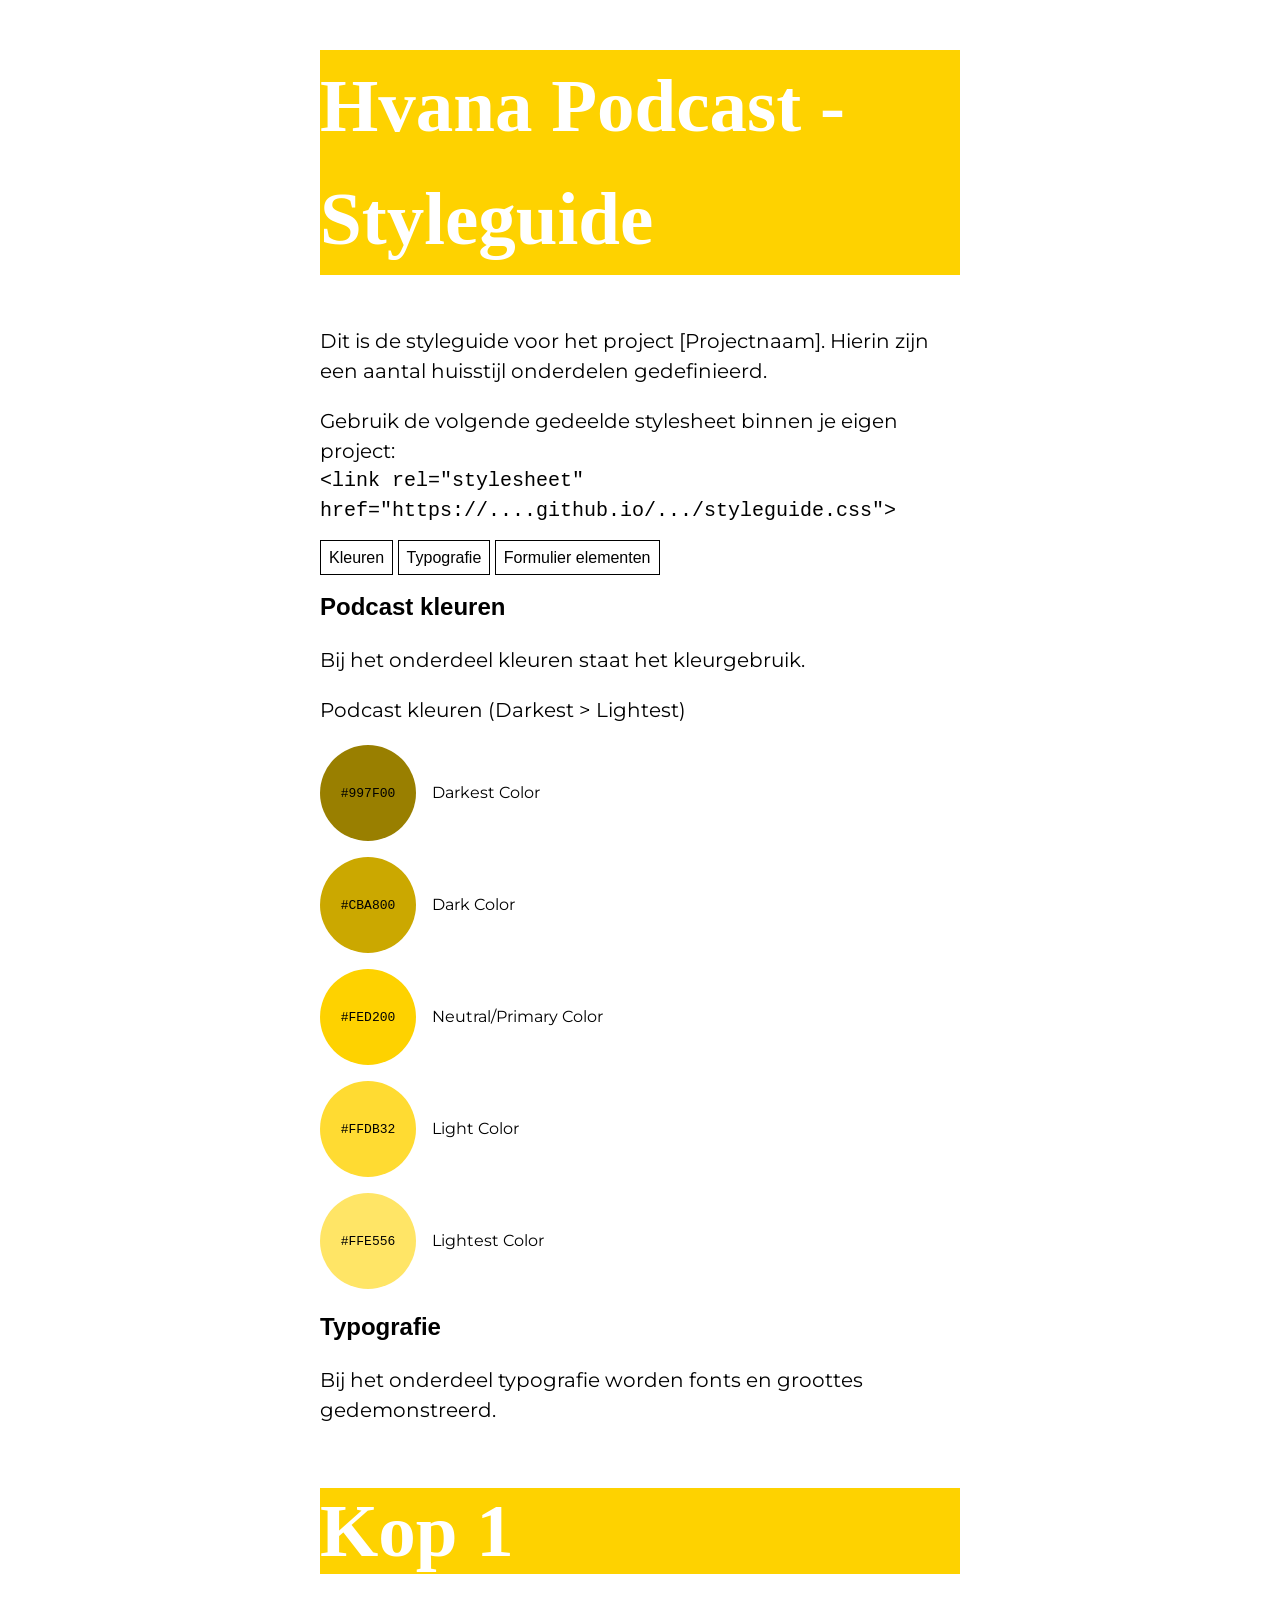
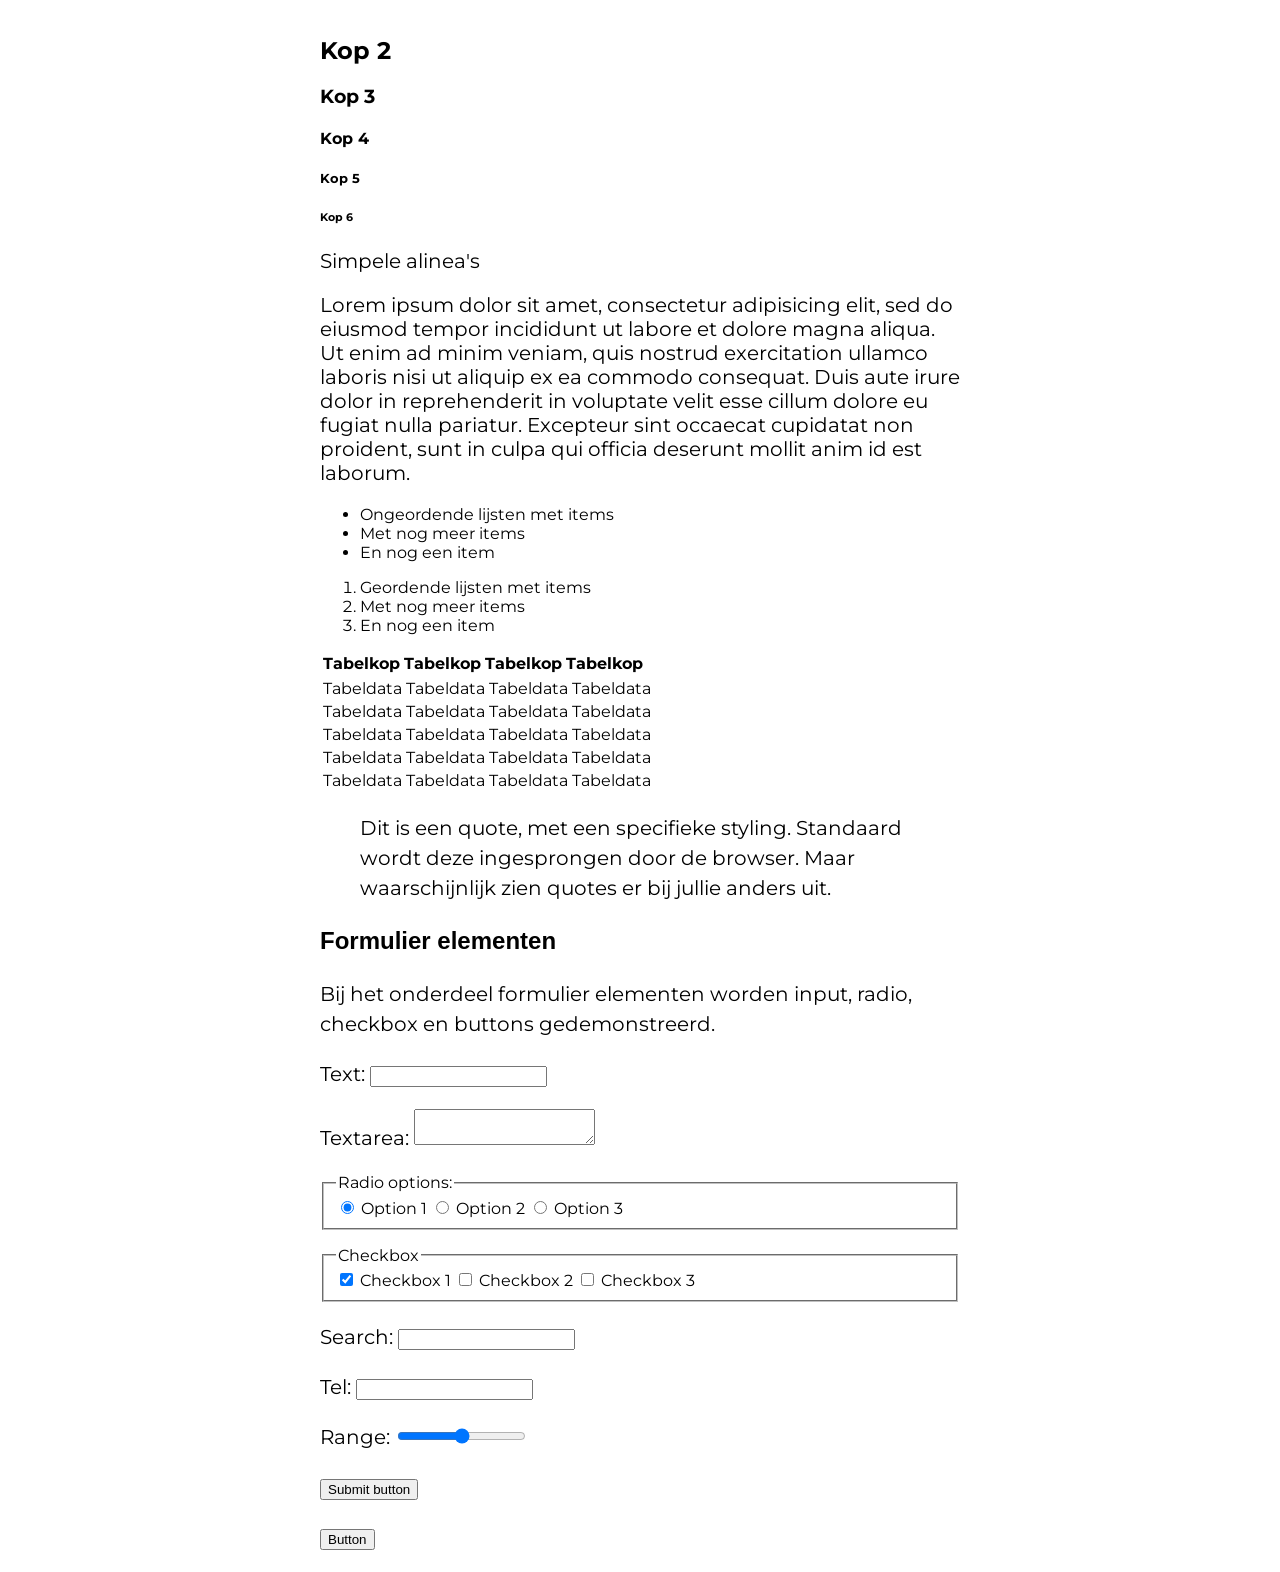
==== index.html @ 4d4f82f3 "Typografie en hexakleuren Ik heb de typografie van mijn stylesheet aangepast naar wat ik gebruik op " ====
<!DOCTYPE html>
<html lang="nl">
  <head>
    <meta charset="utf-8">
    <meta name="viewport" content="width=device-width, initial-scale=1.0">
    <title>Hvana Podcast - Styleguide</title>
    <link rel="stylesheet" href="index.css">
    <link rel="stylesheet" href="styleguide-hvana.css">
    <link rel="stylesheet" href="styleguide.css">
  </head>
  <body>

    <header>
      <h1>Hvana Podcast - Styleguide</h1>
      <p>Dit is de styleguide voor het project [Projectnaam]. Hierin zijn een aantal huisstijl onderdelen gedefinieerd.</p>
      <p>Gebruik de volgende gedeelde stylesheet binnen je eigen project:
        <!-- Pas deze aan zodra deze repository live staat op GitHub Pages -->
        <code>&lt;link rel=&quot;stylesheet&quot; href=&quot;https://....github.io/.../styleguide.css&quot;&gt;</code>
      </p>
    </header>

    <nav>
      <a href="#kleur">Kleuren</a>
      <a href="#typografie">Typografie</a>
      <a href="#formulieren">Formulier elementen</a>
      <!-- En eventueel meer categorieën en componenten -->
    </nav>


    <section id="kleur">

      <h2>Podcast kleuren</h2>
      <p>Bij het onderdeel kleuren staat het kleurgebruik.</p>

      <p>Podcast kleuren (Darkest > Lightest)</p>
      <figure>
        <code class="podcast-color-darkest">#997F00</code>
        <figcaption>Darkest Color</figcaption>
      </figure>
      <figure>
        <code class="podcast-color-dark">#CBA800</code>
        <figcaption>Dark Color</figcaption>
      </figure>
      <figure>
        <code class="podcast-color">#FED200</code>
        <figcaption>Neutral/Primary Color</figcaption>
      </figure>
      <figure>
        <code class="podcast-color-light">#FFDB32</code>
        <figcaption>Light Color</figcaption>
      </figure>
      <figure>
        <code class="podcast-color-lightest">#FFE556</code>
        <figcaption>Lightest Color</figcaption>
      </figure>

    </section>


    <section id="typografie">

      <h2>Typografie</h2>
      <p>Bij het onderdeel typografie worden fonts en groottes gedemonstreerd.</p>

      <h1 class="">Kop 1</h1>
      <h2 class="">Kop 2</h2>
      <h3 class="">Kop 3</h3>
      <h4 class="">Kop 4</h4>
      <h5 class="">Kop 5</h5>
      <h6 class="">Kop 6</h6>

      <p class="">Simpele alinea's</p>
      <p class="">Lorem ipsum dolor sit amet, consectetur adipisicing elit, sed do eiusmod
      tempor incididunt ut labore et dolore magna aliqua. Ut enim ad minim veniam,
      quis nostrud exercitation ullamco laboris nisi ut aliquip ex ea commodo
      consequat. Duis aute irure dolor in reprehenderit in voluptate velit esse
      cillum dolore eu fugiat nulla pariatur. Excepteur sint occaecat cupidatat non
      proident, sunt in culpa qui officia deserunt mollit anim id est laborum.</p>

      <ul class="">
        <li>Ongeordende lijsten met items</li>
        <li>Met nog meer items</li>
        <li>En nog een item</li>
      </ul>

      <ol class="">
        <li>Geordende lijsten met items</li>
        <li>Met nog meer items</li>
        <li>En nog een item</li>
      </ol>

      <table class="">
        <thead>
          <tr>
            <th>Tabelkop</th>
            <th>Tabelkop</th>
            <th>Tabelkop</th>
            <th>Tabelkop</th>
          </tr>
        </thead>
        <tbody>
          <tr>
            <td>Tabeldata</td>
            <td>Tabeldata</td>
            <td>Tabeldata</td>
            <td>Tabeldata</td>
          </tr>
          <tr>
            <td>Tabeldata</td>
            <td>Tabeldata</td>
            <td>Tabeldata</td>
            <td>Tabeldata</td>
          </tr>
          <tr>
            <td>Tabeldata</td>
            <td>Tabeldata</td>
            <td>Tabeldata</td>
            <td>Tabeldata</td>
          </tr>
          <tr>
            <td>Tabeldata</td>
            <td>Tabeldata</td>
            <td>Tabeldata</td>
            <td>Tabeldata</td>
          </tr>
          <tr>
            <td>Tabeldata</td>
            <td>Tabeldata</td>
            <td>Tabeldata</td>
            <td>Tabeldata</td>
          </tr>
        </tbody>
      </table>

      <blockquote class="">
        <p>Dit is een quote, met een specifieke styling. Standaard wordt deze ingesprongen door de browser. Maar waarschijnlijk zien quotes er bij jullie anders uit.</p>
      </blockquote>

    </section>


    <section id="formulieren">

      <h2>Formulier elementen</h2>
      <p>Bij het onderdeel formulier elementen worden input, radio, checkbox en buttons gedemonstreerd.</p>

      <form class="">

        <p>
          <label class="">
            Text: 
            <input type="text" class="">
          </label>
        </p>

        <p>
          <label class="">
            Textarea: 
            <textarea class=""></textarea>
          </label>
        </p>

        <fieldset>
          <legend class="">Radio options:</legend>

          <label class="">
            <input type="radio" name="radio-options" value="option 1" checked class="">
            Option 1
          </label>

          <label class="">
            <input type="radio" name="radio-options" value="option 2" class="">
            Option 2
          </label>

          <label class="">
            <input type="radio" name="radio-options" value="option 3" class="">
            Option 3
          </label>
        </fieldset>
        
        <fieldset>
          <legend class="">Checkbox</legend>

          <label class="">
            <input type="checkbox" name="checkbox-1" checked class="">
            Checkbox 1
          </label>

          <label class="">
            <input type="checkbox" name="checkbox-2" class="">
            Checkbox 2
          </label>

          <label class="">
            <input type="checkbox" name="chekcbox-3" class="">
            Checkbox 3
          </label>
        </fieldset>

        <p>
          <label class="">
            Search: 
            <input type="search" class="">
          </label>
        </p>
        
        <p>
          <label class="">
            Tel: 
            <input type="tel" class="">
          </label>
        </p>

        <p>
          <label class="">
            Range: 
            <input type="range" class="">
          </label>
        </p>

        <p>
          <input type="submit" value="Submit button" class="">
        </p>

        <p>
          <button type="button" class="">Button</button>
        </p>
      </form>
    
    </section>


    <!-- En eventueel meer categorieën en componenten -->

  </body>
</html>
---- index.css ----
/* Generieke stijlen voor jullie styleguide
   Waarschijnlijk hoef je hier niet zoveel voor aan te passen, maar dat mag natuurlijk wel */

/* We gebruiken hier Cascade layers, wat mogelijke problemen met Specificiteit voorkomt
   https://developer.mozilla.org/en-US/docs/Learn_web_development/Core/Styling_basics/Cascade_layers
   https://css-tricks.com/css-cascade-layers/ */

@layer generiek {

  html, body {
    scroll-behavior: smooth;
  }

  body {
    max-width: 40em;
    margin: auto;
    background: #fff;
  }

  nav:not([class]),
  h1:not([class]),
  h2:not([class]),
  p:not([class]),
  figcaption:not([class]) {
    font-family: sans-serif;
    line-height: 1.5;
  }

  p:not([class]) > code:not([class]) {
    display: block;
  }

  fieldset:not([class]) {
    margin-block: 1em;
  }

  nav:not([class]) > a {
    padding: .5em;
    border: 1px solid;
    color: inherit;
    text-decoration: none;
    &:hover, &:focus {
      text-decoration: underline;
    }
  }

  figure:not([class]) {
    display: grid;
    grid-template-columns: 6rem 1fr;
    align-items: center;
    gap: 1rem;
    margin: 1rem 0;
    > code {
      display: grid;
      place-items: center;
      border-radius: 50%;
      aspect-ratio: 1;
      background: #ccc;
    }
  }

}
---- styleguide-hvana.css ----
/* We gebruiken hier Cascade layers, wat mogelijke problemen met Specificiteit voorkomt
   https://developer.mozilla.org/en-US/docs/Learn_web_development/Core/Styling_basics/Cascade_layers
   https://css-tricks.com/css-cascade-layers/ */
@import url('https://fonts.googleapis.com/css2?family=Montserrat:wght@700;800;900&family=Playfair+Display:wght@900&display=swap');
@layer styleguide {
    :root {
        /*kleuren*/
        --h1-textcolor: #ffffff;
        --h2-textcolor: #000000;
        --primary-color: #0053E0;
        --secondary-color: #ffffff;
        --podcast-primary-color: #FED200;
        --column-primary-color: #FB4711;
        --footer-primary-color: #000000;
        --button-primary-color: #FED200;
        --button-hover-color: #FF5E31;
        
        
        /*--h1-color: #ffffff;
        --h2-textcolor: #000000;*/
        /*kleuren*/
        /* BASE COLORS */
        --primary-color-h-s: 218, 100%;
        --secondary-color-h-s: 0, 0%;
        --podcast-primary-color-h-s: 49.61, 100%;
        --column-primary-color-h-s: 14, 97%;
        --footer-primary-color-h-s: 0, 0%;

        /* PRIMARY COLORS */
        --primary-color-dark: hsl(var(--primary-color-h-s), 34%);
        --primary-color-neutral: hsl(var(--primary-color-h-s), 44%);
        --primary-color-light: hsl(var(--primary-color-h-s), 54%);

        /* SECONDARY COLOR */
        --secondary-color-dark: hsl(var(--secondary-color-h-s), 90%);
        --secondary-color-neutral: hsl(var(--secondary-color-h-s), 100%);
        /* Het heeft al een 100% lightness dus lichter dan dit kan niet */

        /* PODCAST COLOR */
        --podcast-color-dark: hsl(var(--podcast-primary-color-h-s), 39.8%);
        --podcast-color-neutral: hsl(var(--podcast-primary-color-h-s), 49.8%);
        --podcast-color-light: hsl(var(--podcast-primary-color-h-s), 59.8%);
       
        /* COLUMN COLOR */
        --column-color-dark: hsl(var(--column-primary-color-h-s), 43%);
        --column-color-neutral: hsl(var(--column-primary-color-h-s), 53%);
        --column-color-light: hsl(var(--column-primary-color-h-s), 63%);
        
        /* FOOTER COLOR */
        /* Het heeft al een vrij donkere complex dus donkerder dan dit kan niet */
        --footer-color-neutral: hsl(var(--footer-primary-color-h-s), 7%);
        --footer-color-light: hsl(var(--footer-primary-color-h-s), 17%);

       
        /*typografie*/

        --max-width-article-text: 680px;
        --font-size-largest: 75px;
        --font-size-large: 56px;
        --font-size-medium: 40px;
        --font-size-small: 20px;
        --font-size-header: 18px;
        --font-size-smallest: 16px;
        --primary-font: Montserrat, 'Times New Roman';
        --secondary-font: Georgia, 'Times New Roman'; 
        --font-textshadow: 2px 2px #000;

        /*formulieren*/


    
    }

    /* Schrijf hier de verschillende stijlen, die
       gedeeld gaan worden door jullie projecten */

    /* Kleuren */


    .background-color {
        background-color: #e7ddb5ad;
    }
    .primary-color {
        background-color: var(--primary-color-neutral);
    }
    .secondary-color {
        border: solid 1px;
        background-color: var(--secondary-color);
    }
    .podcast-color {
        background-color: var(--podcast-color-neutral);
    }
    .column-color {
        background-color: var(--column-color-neutral);
    }
    .footer-color {
        background-color: var(--footer-color-neutral);
        color: var(--secondary-color-neutral);
    }
    /* Typografie */
    
    .header {
        font-size: var(--font-size-largest);
        color: black;
        top: 0;
    }

    .article-text {
        width: var(--max-width-article-text);     
        margin: 0px 0px 30px;    
        text-align: center; 
    }

    table  {
        display: grid;
        text-align: center;
    }

    .quote {
        font-style: italic;
    }

    .title {
        font-family: var(--primary-font);
        font-size: var(--font-size-largest);
    }

    p{
        font-family: var(--secondary-font);
        font-size: var(--font-size-small);
        color: var(--h2-textcolor);
        }

    h1 {
        font-size: var(--font-size-largest);
        font-family: var(--primary-font);
        color: var(--h1-textcolor);
    }
    h2 h4 h5 h6 {
        font-size: var(--font-size-large);
        font-family: var(--secondary-font);
        color: var(--h2-textcolor);
    }
    h3 {
        font-family: var(--primary-font);
        color: var(--h2-textcolor);
    }
    
    
    /* Formulier elementen */

    .form-input{ 
        background-color: white;
        color: black;
        font-weight: bold;
        width: 100%;
        box-sizing: border-box; 
        padding: 12px;
        border: 1px solid #e0e0e0;

        
    }
    .form-row {
        display: flex;
        gap: 1rem;
    }
    .form-row p {
        flex: 1;
}
    

    .submit-button {

       background-color: var(--button-primary-color);
       color: white;
       border: none;
       padding: 15px 25px;
       font-weight: bold;
       cursor: pointer;
       transition: background-color 0.3s ease;

  &:hover {
    background-color: var(--button-hover-color);
  }
}

 /* Header-styling */
.privacy_link {
    color: black;
    text-decoration: underline;

}

.privacy_link:hover{ 
    color: red;
    text-decoration: underline;
}

.search {
    color: black;
    font-family: var(--primary-font);
    font-size: var(--font-size-smallest);
    font-weight: bold;
    display: flex;
    align-items:center;
    width: 200px;
    border: 1px solid #ccc;
    border-radius: 15px;
    padding: 0 10px;


}
    
.search_input{

    flex: 1;
    border: none;
    outline: none;
    padding: 12px;
}

.search_button {
    
    border: none;
    background: none;
    cursor: pointer;
    display: flex;
    align-items: center;
}






}
---- styleguide.css ----
/* We gebruiken hier Cascade layers, wat mogelijke problemen met Specificiteit voorkomt
   https://developer.mozilla.org/en-US/docs/Learn_web_development/Core/Styling_basics/Cascade_layers
   https://css-tricks.com/css-cascade-layers/ */

@layer styleguide {
    :root {
        /* PODCAST COLOR */
        --podcast-color-darkest: hsl(var(--podcast-primary-color-h-s), 30%);
        --podcast-color-lightest: hsl(var(--podcast-primary-color-h-s), 70%);

        /* PODCAST TYPOGRAFIE */
        --podcast-header-font: 'Playfair , serif';
        --podcast-primary-font:  Montserrat, sans-serif;
    }

    /* Schrijf hier de verschillende stijlen, die

    /* Kleuren */
    .podcast-color-darkest {
        background-color: var(--podcast-color-darkest);
    }
    .podcast-color-dark {
        background-color: var(--podcast-color-dark);
    }
    .podcast-color-light {
        background-color: var(--podcast-color-light);
    }
    .podcast-color-lightest {
        background-color: var(--podcast-color-lightest);
    }

    /* Typografie */
    body {
        font-family: var(--podcast-primary-font);
    }
    h1 {
        font-family: var(--podcast-header-font);
        background-color: var(--podcast-primary-color);
    }
    p, figcaption {
        font-family: var(--podcast-primary-font);
    }

    /* Formulier elementen */

}
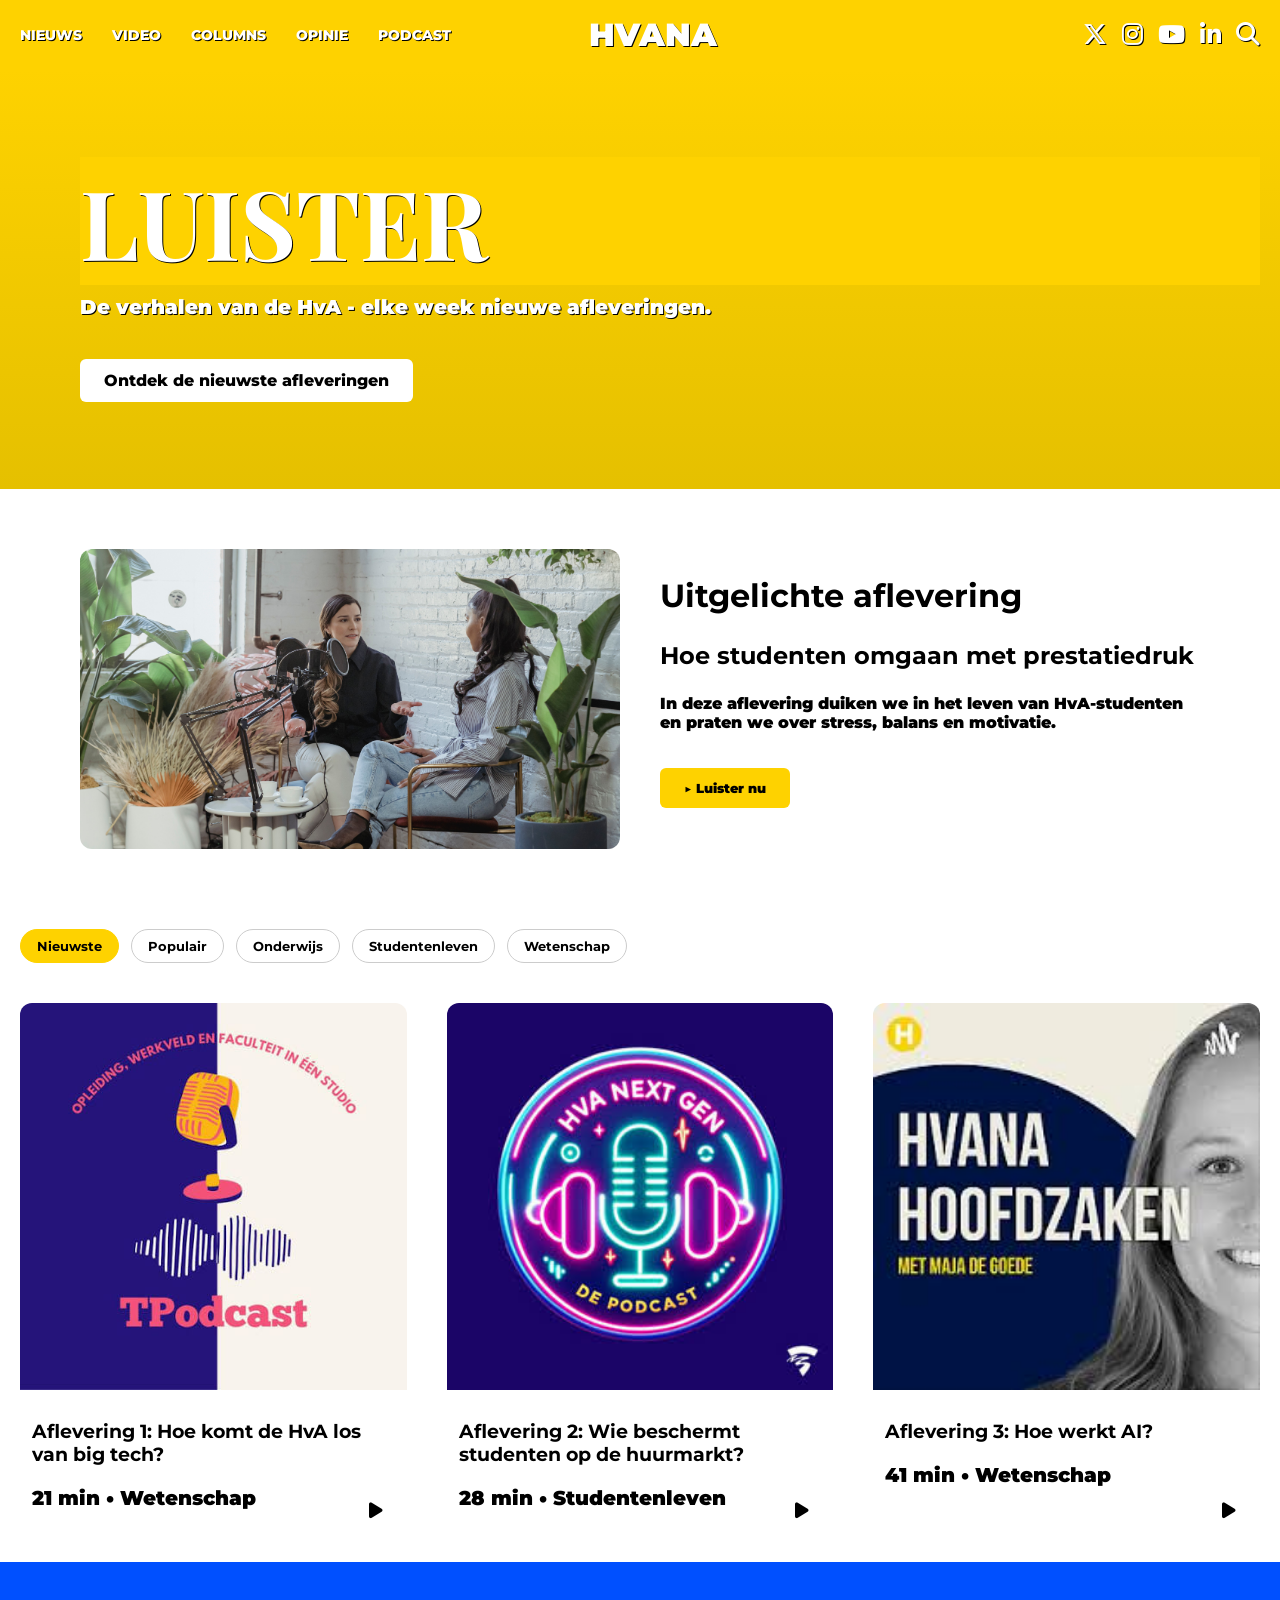
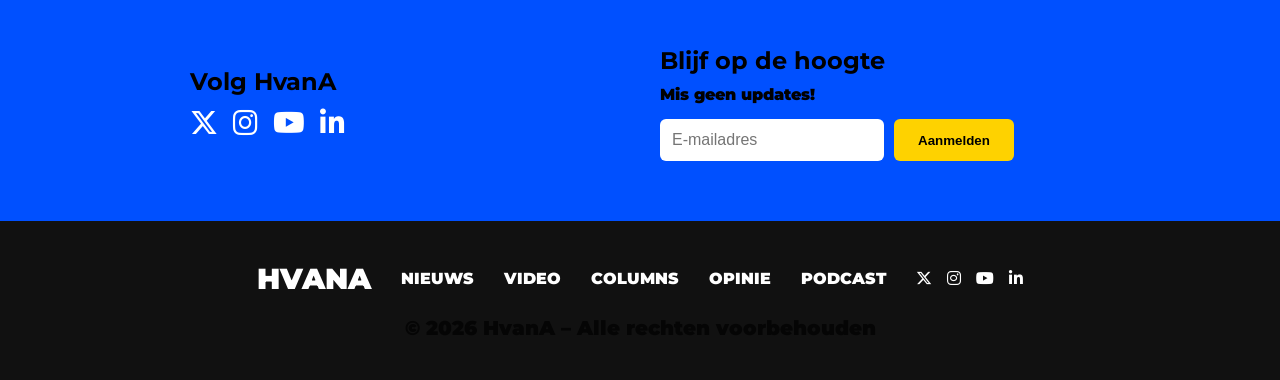
==== commit 28db1a5f: "Human accessibility > Look and feel" ====
--- a/index.html
+++ b/index.html
@@ -1,237 +1,164 @@
 <!DOCTYPE html>
-<html lang="nl">
-  <head>
-    <meta charset="utf-8">
+<html lang="en">
+<head>
+    <meta charset="UTF-8">
     <meta name="viewport" content="width=device-width, initial-scale=1.0">
-    <title>Hvana Podcast - Styleguide</title>
-    <link rel="stylesheet" href="index.css">
-    <link rel="stylesheet" href="styleguide-hvana.css">
-    <link rel="stylesheet" href="styleguide.css">
-  </head>
-  <body>
+    <title>Luister - HvanA</title>
 
-    <header>
-      <h1>Hvana Podcast - Styleguide</h1>
-      <p>Dit is de styleguide voor het project [Projectnaam]. Hierin zijn een aantal huisstijl onderdelen gedefinieerd.</p>
-      <p>Gebruik de volgende gedeelde stylesheet binnen je eigen project:
-        <!-- Pas deze aan zodra deze repository live staat op GitHub Pages -->
-        <code>&lt;link rel=&quot;stylesheet&quot; href=&quot;https://....github.io/.../styleguide.css&quot;&gt;</code>
-      </p>
+    <link rel="stylesheet" href="styles/podcast.css">
+    <link rel="stylesheet" href="styles/styleguide-hvana.css">
+    <link rel="stylesheet" href="styles/styleguide.css">
+    <link href='https://fonts.googleapis.com/css?family=Playfair Display' rel='stylesheet'>
+    <link href='https://fonts.googleapis.com/css?family=Montserrat' rel='stylesheet'>
+    <link rel="stylesheet" href="https://cdnjs.cloudflare.com/ajax/libs/font-awesome/6.5.0/css/all.min.css">
+
+</head>
+<body>
+    <header class="hero">
+        <nav class="mobile_menu">
+            <ul>
+                <li><a href="">NIEUWS</a></li>
+                <li><a href="">VIDEO</a></li>
+                <li><a href="">COLUMNS</a></li>
+                <li><a href="">OPINIE</a></li>
+                <li><a href="index.html">PODCAST</a></li>
+            </ul>
+        </nav>
+        <div class="topsection_header">
+            <button class="hamburger">
+                <span></span>
+                <span></span>
+                <span></span>
+            </button>
+            <ul class="main_navbar">
+                <li><a href="">NIEUWS</a></li>
+                <li><a href="">VIDEO</a></li>
+                <li><a href="">COLUMNS</a></li>
+                <li><a href="">OPINIE</a></li>
+                <li><a href="index.html">PODCAST</a></li>
+            </ul>
+            <nav class="hvana_logo">
+                <a href="index.html">HVANA</a>
+            </nav>
+            <ul class="sm_navbar">
+            <li><a href=""><i class="fa-brands fa-x-twitter"></i></a></li>
+            <li><a href=""><i class="fa-brands fa-instagram"></i></a></li>
+            <li><a href=""><i class="fa-brands fa-youtube"></i></a></li>
+            <li><a href=""><i class="fa-brands fa-linkedin-in"></i></a></li>
+            <li><a href=""><i class="fa-solid fa-magnifying-glass"></i></a></li>
+            </ul>
+        </div>
+
+        <div class="hero-content">
+          <h1>LUISTER</h1>
+          <p>De verhalen van de HvA - elke week nieuwe afleveringen.</p>
+          <a href="#recent" class="cta">Ontdek de nieuwste afleveringen</a>
+
+        </div>
     </header>
+    
+    <section class="featured">
+        <div class="featured-image"></div>
 
-    <nav>
-      <a href="#kleur">Kleuren</a>
-      <a href="#typografie">Typografie</a>
-      <a href="#formulieren">Formulier elementen</a>
-      <!-- En eventueel meer categorieën en componenten -->
-    </nav>
-
-
-    <section id="kleur">
-
-      <h2>Podcast kleuren</h2>
-      <p>Bij het onderdeel kleuren staat het kleurgebruik.</p>
-
-      <p>Podcast kleuren (Darkest > Lightest)</p>
-      <figure>
-        <code class="podcast-color-darkest">#997F00</code>
-        <figcaption>Darkest Color</figcaption>
-      </figure>
-      <figure>
-        <code class="podcast-color-dark">#CBA800</code>
-        <figcaption>Dark Color</figcaption>
-      </figure>
-      <figure>
-        <code class="podcast-color">#FED200</code>
-        <figcaption>Neutral/Primary Color</figcaption>
-      </figure>
-      <figure>
-        <code class="podcast-color-light">#FFDB32</code>
-        <figcaption>Light Color</figcaption>
-      </figure>
-      <figure>
-        <code class="podcast-color-lightest">#FFE556</code>
-        <figcaption>Lightest Color</figcaption>
-      </figure>
-
+        <div class="featured-info">
+            <h2>Uitgelichte aflevering</h2>
+            <h3>Hoe studenten omgaan met prestatiedruk</h3>
+            <p>In deze aflevering duiken we in het leven van HvA-studenten en praten we over stress, balans en motivatie.</p>
+            <button class="play-btn">▶ Luister nu</button>
+        </div>
     </section>
 
-
-    <section id="typografie">
-
-      <h2>Typografie</h2>
-      <p>Bij het onderdeel typografie worden fonts en groottes gedemonstreerd.</p>
-
-      <h1 class="">Kop 1</h1>
-      <h2 class="">Kop 2</h2>
-      <h3 class="">Kop 3</h3>
-      <h4 class="">Kop 4</h4>
-      <h5 class="">Kop 5</h5>
-      <h6 class="">Kop 6</h6>
-
-      <p class="">Simpele alinea's</p>
-      <p class="">Lorem ipsum dolor sit amet, consectetur adipisicing elit, sed do eiusmod
-      tempor incididunt ut labore et dolore magna aliqua. Ut enim ad minim veniam,
-      quis nostrud exercitation ullamco laboris nisi ut aliquip ex ea commodo
-      consequat. Duis aute irure dolor in reprehenderit in voluptate velit esse
-      cillum dolore eu fugiat nulla pariatur. Excepteur sint occaecat cupidatat non
-      proident, sunt in culpa qui officia deserunt mollit anim id est laborum.</p>
-
-      <ul class="">
-        <li>Ongeordende lijsten met items</li>
-        <li>Met nog meer items</li>
-        <li>En nog een item</li>
-      </ul>
-
-      <ol class="">
-        <li>Geordende lijsten met items</li>
-        <li>Met nog meer items</li>
-        <li>En nog een item</li>
-      </ol>
-
-      <table class="">
-        <thead>
-          <tr>
-            <th>Tabelkop</th>
-            <th>Tabelkop</th>
-            <th>Tabelkop</th>
-            <th>Tabelkop</th>
-          </tr>
-        </thead>
-        <tbody>
-          <tr>
-            <td>Tabeldata</td>
-            <td>Tabeldata</td>
-            <td>Tabeldata</td>
-            <td>Tabeldata</td>
-          </tr>
-          <tr>
-            <td>Tabeldata</td>
-            <td>Tabeldata</td>
-            <td>Tabeldata</td>
-            <td>Tabeldata</td>
-          </tr>
-          <tr>
-            <td>Tabeldata</td>
-            <td>Tabeldata</td>
-            <td>Tabeldata</td>
-            <td>Tabeldata</td>
-          </tr>
-          <tr>
-            <td>Tabeldata</td>
-            <td>Tabeldata</td>
-            <td>Tabeldata</td>
-            <td>Tabeldata</td>
-          </tr>
-          <tr>
-            <td>Tabeldata</td>
-            <td>Tabeldata</td>
-            <td>Tabeldata</td>
-            <td>Tabeldata</td>
-          </tr>
-        </tbody>
-      </table>
-
-      <blockquote class="">
-        <p>Dit is een quote, met een specifieke styling. Standaard wordt deze ingesprongen door de browser. Maar waarschijnlijk zien quotes er bij jullie anders uit.</p>
-      </blockquote>
-
+    <section class="filters">
+        <button class="filter active">Nieuwste</button>
+        <button class="filter">Populair</button>
+        <button class="filter">Onderwijs</button>
+        <button class="filter">Studentenleven</button>
+        <button class="filter">Wetenschap</button>
     </section>
 
+    <section id="recent" class="podcast-grid">
+        <article class="podcast-card">
+            <img src="assets/template_podcast1.jpg" alt="Podcast 1">
+                <div class="info">
+                    <h3>Aflevering 1: Hoe komt de HvA los van big tech?</h3>
+                    <p>21 min • Wetenschap</p>
+                </div>
+                <div class="play-overlay"><i class="fa-solid fa-play"></i></div>
+        </article>
 
-    <section id="formulieren">
+        <article class="podcast-card">
+            <img src="assets/template_podcast2.jpg" alt="Podcast 2">
+                <div class="info">
+                    <h3>Aflevering 2: Wie beschermt studenten op de huurmarkt?</h3>
+                    <p>28 min • Studentenleven</p>
+                </div>
+                <div class="play-overlay"><i class="fa-solid fa-play"></i></div>
+        </article>
 
-      <h2>Formulier elementen</h2>
-      <p>Bij het onderdeel formulier elementen worden input, radio, checkbox en buttons gedemonstreerd.</p>
-
-      <form class="">
-
-        <p>
-          <label class="">
-            Text: 
-            <input type="text" class="">
-          </label>
-        </p>
-
-        <p>
-          <label class="">
-            Textarea: 
-            <textarea class=""></textarea>
-          </label>
-        </p>
-
-        <fieldset>
-          <legend class="">Radio options:</legend>
-
-          <label class="">
-            <input type="radio" name="radio-options" value="option 1" checked class="">
-            Option 1
-          </label>
-
-          <label class="">
-            <input type="radio" name="radio-options" value="option 2" class="">
-            Option 2
-          </label>
-
-          <label class="">
-            <input type="radio" name="radio-options" value="option 3" class="">
-            Option 3
-          </label>
-        </fieldset>
-        
-        <fieldset>
-          <legend class="">Checkbox</legend>
-
-          <label class="">
-            <input type="checkbox" name="checkbox-1" checked class="">
-            Checkbox 1
-          </label>
-
-          <label class="">
-            <input type="checkbox" name="checkbox-2" class="">
-            Checkbox 2
-          </label>
-
-          <label class="">
-            <input type="checkbox" name="chekcbox-3" class="">
-            Checkbox 3
-          </label>
-        </fieldset>
-
-        <p>
-          <label class="">
-            Search: 
-            <input type="search" class="">
-          </label>
-        </p>
-        
-        <p>
-          <label class="">
-            Tel: 
-            <input type="tel" class="">
-          </label>
-        </p>
-
-        <p>
-          <label class="">
-            Range: 
-            <input type="range" class="">
-          </label>
-        </p>
-
-        <p>
-          <input type="submit" value="Submit button" class="">
-        </p>
-
-        <p>
-          <button type="button" class="">Button</button>
-        </p>
-      </form>
-    
+        <article class="podcast-card">
+            <img src="assets/template_podcast3.jpg" alt="Podcast 3">
+                <div class="info">
+                    <h3>Aflevering 3: Hoe werkt AI?</h3>
+                    <p>41 min • Wetenschap</p>
+                </div>
+                <div class="play-overlay"><i class="fa-solid fa-play"></i></div>
+        </article>
     </section>
 
+     <section class="hvana-signup">
+  <div class="signup-container">
 
-    <!-- En eventueel meer categorieën en componenten -->
+    <div class="signup-social">
+      <h3>Volg HvanA</h3>
+      <ul>
+        <li><a href=""><i class="fa-brands fa-x-twitter"></i></a></li>
+        <li><a href=""><i class="fa-brands fa-instagram"></i></a></li>
+        <li><a href=""><i class="fa-brands fa-youtube"></i></a></li>
+        <li><a href=""><i class="fa-brands fa-linkedin-in"></i></a></li>
+      </ul>
+    </div>
 
-  </body>
-</html>
+    <div class="signup-form">
+      <h3>Blijf op de hoogte</h3>
+      <p>Mis geen updates!</p>
+
+      <form>
+        <input type="email" id="email" placeholder="E-mailadres" required>
+        <button type="submit">Aanmelden</button>
+      </form>
+    </div>
+
+  </div>
+</section>
+
+    <footer class="hvana-footer">
+        <div class="footer-content">
+
+            <div class="footer-logo">
+                <a href="">HVANA</a>
+            </div>
+
+            <ul class="footer-nav">
+                <li><a href="">NIEUWS</a></li>
+                <li><a href="">VIDEO</a></li>
+                <li><a href="">COLUMNS</a></li>
+                <li><a href="">OPINIE</a></li>
+                <li><a href="">PODCAST</a></li>
+            </ul>
+
+            <ul class="footer-social">
+                <li><a href=""><i class="fa-brands fa-x-twitter"></i></a></li>
+                <li><a href=""><i class="fa-brands fa-instagram"></i></a></li>
+                <li><a href=""><i class="fa-brands fa-youtube"></i></a></li>
+                <li><a href=""><i class="fa-brands fa-linkedin-in"></i></a></li>
+            </ul>
+        </div>
+
+        <div class="footer-bottom">
+            <p>© 2026 HvanA – Alle rechten voorbehouden</p>
+        </div>
+
+    </footer>
+</body>
+  <script src="scripts/script.js"></script>
+</html>
--- a/styles/podcast.css
+++ b/styles/podcast.css
@@ -0,0 +1,535 @@
+@font-face {
+  font-family: 'Montserrat';
+  src: url('/fonts/Montserrat-Regular.woff2') format('woff2');
+  font-weight: 400;
+  font-style: normal;
+  font-display: swap;
+}
+@font-face {
+    font-family: 'Playfair Display';
+    src: url('/fonts/PlayfairDisplay-Regular.woff2') format('woff2');
+    font-weight: 400;
+    font-style: normal;
+    font-display: swap;
+}
+
+
+body {
+    margin: 0;
+    font-family: Montserrat, sans-serif;
+    background-color: #fff;
+    color: #000;
+    padding-top: 60px;
+    font-weight: 900;
+
+    @media (min-width: 768px) {
+        padding-top: 69px;
+    }
+}
+/*===== TOP NAVBAR =====*/
+.topsection_header {
+    display: grid;
+    grid-template-columns: 1fr;
+    padding: 15px 20px;
+    background-color: #FED200;
+    align-items: center;
+    box-sizing: border-box;
+    position: fixed;
+    top: 0;
+    left: 0;
+    width: 100%;
+    z-index: 1000; /* hiermee is de nav altijd naar VOREN en wordt niet overlapt door andere content op de website */
+
+    @media (min-width: 768px) {
+        grid-template-columns: repeat(3, 1fr);
+    }
+}
+.topsection_header.scrolled {
+  background-color: #ffffff;
+  transition: background-color 0.3s ease;
+}
+.topsection_header.scrolled a, .topsection_header.scrolled i {
+  color: #FED200;
+  text-shadow: none;
+}
+
+.main_navbar {
+    display: none;
+    
+    @media (min-width: 768px) {
+        list-style: none;
+        display: flex;
+        gap: 30px;
+        padding: 0;
+        margin: 0;
+
+        li a {
+            color: #fff;
+            text-decoration: none;
+            font-size: 14px;
+            font-weight: 800;
+            position: relative;
+            padding-bottom: 4px;
+            text-shadow: 1px 1px #000;
+        }
+
+        & li a:hover {
+            border-bottom: 2px #fff solid;
+        }
+    }
+}
+.hvana_logo a {
+    display: flex;
+    justify-content: center;
+    font-size: 28px;
+    color: #fff;
+    text-decoration: none;
+    text-shadow: 1px 1px #000;
+
+    @media (min-width: 768px) {
+        font-size: 32px;
+    }
+}
+.sm_navbar {
+    display: none;
+
+    @media (min-width: 768px) {
+        list-style: none;
+        display: flex;
+        gap: 15px;
+        justify-content: flex-end;
+        padding: 0;
+        margin: 0;
+
+        i {
+            font-size: 24px;
+            color: #fff;
+            transition: color 0.2 ease;
+            text-shadow: 1px 1px #000;
+        }
+        & i:hover {
+            color: #46494a;
+        }
+    }
+}
+
+
+/*===== MOBILE MENU =====*/
+
+.hamburger {
+    display: flex;
+    flex-direction: column;
+    gap: 5px;
+    background: none;
+    border: none;
+    cursor: pointer;
+
+    span {
+        width: 28px;
+        height: 3px;
+        background-color: #fff;
+        border-radius: 3px;
+        transition: 0.3s;
+    }
+
+    @media (min-width: 768px) {
+        display: none;
+    }
+}
+.hamburger.active span:nth-child(1) {
+  transform: translateY(8px) rotate(45deg);
+}
+
+.hamburger.active span:nth-child(2) {
+  opacity: 0;
+}
+
+.hamburger.active span:nth-child(3) {
+  transform: translateY(-8px) rotate(-45deg);
+}
+.topsection_header.scrolled .hamburger span {
+  background-color: #FED200;
+}
+
+.mobile_menu {
+    background-color: #FED200;
+    position: fixed;
+    top: 0;
+    right: -100%;
+    width: 70%;
+    height: 100vh;
+    padding: 80px 30px;
+    box-shadow: -4px 0 20px rgba(0, 0, 0, 2);
+    transition: right 0.3s ease;
+    z-index: 1500;
+
+    ul {
+        list-style: none;
+        padding: 0;
+        margin: 0;
+        display: flex;
+        flex-direction: column;
+        gap: 20px;
+    }
+    a {
+        font-size: 20px;
+        font-weight: 800;
+        color: #fff;
+        text-decoration: none;
+    }
+
+}
+.mobile_menu.open {
+    right: 0;
+}
+
+/*===== HERO CONTENT CSS =====*/
+
+/* Volledige header */
+.hero {
+    background: linear-gradient(180deg, #FED200 0%, #e5c000 100%);
+    height: auto;
+    text-align: center;
+    padding: 40px 20px;
+
+    @media (min-width: 768px) {
+        height: 420px;
+        display: flex;
+        flex-direction: column;
+        justify-content: center;
+        padding-left: 80px;
+        box-sizing: border-box;
+        margin: 0;
+        text-align: left;
+    }
+}
+.hero-content {
+    padding: 0;
+    margin: 0;
+
+    h1 {
+        font-family: 'Playfair Display', serif;
+        font-size: 60px;
+        color: #fff;
+        text-shadow: 1px 1px #000;
+    }
+
+    p {
+        font-size: 18px;
+        color: #fff;
+        margin-top: 10px;
+        text-shadow: 1px 1px #000;
+    }
+
+    .cta {
+        margin-top: 20px;
+        display: inline-block;
+        background: #fff;
+        color: #000;
+        padding: 12px 24px;
+        border-radius: 6px;
+        font-weight: 800;
+        text-decoration: none;
+        transition: background 0.3 ease, color 0.3 ease;
+    }
+    .cta:hover {
+        background-color: #000;
+        color: #fff;
+    }
+    
+    @media (min-width: 768px) {
+        h1 {
+            font-size: 96px;
+            margin: 0;
+        }
+        p {
+            font-size: 20px;
+        }
+    }
+}
+
+/*===== FEATURED CSS =====*/
+
+.featured {
+    display: grid;
+    grid-template-columns: 1fr;
+    padding: 40px 20px;
+
+    @media (min-width: 768px) {
+     grid-template-columns: repeat(2, 1fr);
+     padding: 60px 80px;
+     gap: 40px;   
+    }
+
+}
+.featured-image {
+    background: url('../assets/pexels-george-milton-6953673.jpg');
+    height: 260px;
+    background-size: cover;
+    background-position: center;
+    border-radius: 12px;
+
+    @media (min-width: 768px) {
+        height: 300px;
+    }
+}
+.featured-info {
+    font-family: Montserrat, sans-serif;
+    
+    h2 {
+        font-size: 32px;
+    }
+
+    h3 {
+        font-size: 24px;
+        margin-top: 10px;        
+    }
+    
+    p {
+        font-size: 16px;
+        margin-top: 10px; 
+    }
+
+}
+.play-btn {
+    margin-top: 20px;
+    padding: 12px 24px;
+    background: #FED200;
+    border: none;
+    border-radius: 6px;
+    font-family: Montserrat, sans-serif;
+    font-weight: 900;
+    cursor: pointer;    
+}
+
+/*===== FILTER CSS =====*/
+
+.filters {
+    display: flex;
+    flex-wrap: wrap;
+    gap: 12px;
+    padding: 20px;
+}
+.filter {
+    padding: 8px 16px;
+    border-radius: 20px;
+    border: 1px solid #ccc;
+    background-color: #fff;
+    cursor: pointer;
+    font-family: Montserrat, sans-serif;
+    font-weight: 700;
+    transition: all 0.3s ease;
+
+    &:hover {
+        background-color: #FED200;
+        border-color: #FED200;
+        color: #fff;
+    }
+    &.active {
+        background-color: #FED200;
+        border-color: #FED200;
+
+}
+}
+
+/*===== PODCAST CSS =====*/
+
+#recent {
+    scroll-margin-top: 150px;
+}
+.podcast-grid {
+    display: grid;
+    grid-template-columns: 1fr;
+    padding: 20px;
+    gap: 40px;
+
+    @media (min-width: 768px) {
+        grid-template-columns: repeat(auto-fit, minmax(260px, 1fr));
+    }
+}
+
+.podcast-card {
+    position: relative;
+    overflow: hidden;
+    border-radius: 12px;
+    cursor: pointer;
+    transition: transform .2 ease, box-shadow .2s ease;
+
+    &:hover {
+        transform: scale(1.03);
+        box-shadow: 0 8px 20px rgba(0, 0, 0, 0.15);
+    }
+
+    img {
+        width: 100%;
+        display: block;
+    }
+
+    & .info {
+        padding: 12px;
+    }
+}
+
+.play-overlay {
+    position: absolute;
+    bottom: 12px;
+    right: 12px;
+    background: #fff;
+    padding: 8px 12px;
+    border-radius: 50%;
+    font-size: 18px;
+}
+/*===== FORMULIEREN CSS =====*/
+
+.hvana-signup {
+    background-color: #0050ff;
+    padding: 60px 80px;
+    color: #fff;
+}
+
+.signup-container {
+    display: flex;
+    flex-direction: column;
+    align-items: center;
+    gap: 40px;
+    margin: 0 auto;
+    max-width: 900px;
+    @media (min-width: 768px) {
+        display: grid;
+        grid-template-columns: repeat(2, 1fr);
+    }
+}
+
+.signup-social {
+
+    h3 {
+        font-size: 24px;
+        margin-bottom: 10px;
+    }
+    ul {
+        list-style: none;
+        padding: 0;
+        margin: 0;
+        display: flex;
+        gap: 15px;
+    }
+
+    a {
+        color: #fff;
+        font-size: 28px;
+        transition: opacity 0.2s ease;
+    }
+    & a:hover {
+        opacity: 0.7;
+    }
+}
+.signup-form {
+
+    h3 {
+        font-size: 24px;
+        margin-bottom: 10px;
+        text-align: center;
+    }
+    p {
+        text-align: center;
+        margin: 0 0 15px 0;
+        font-size: 16px;
+    }
+    form {
+        display: flex;
+        gap: 10px;
+    }
+    input {
+        padding: 12px;
+        border-radius: 6px;
+        border: none;
+        font-size: 16px;
+    }
+    button {
+        padding: 12px 24px;
+        background-color: #FED200;
+        border: none;
+        border-radius: 6px;
+        font-weight: 900;
+        cursor: pointer;
+        transition: background 0.3 ease;
+    }
+    & button:hover {
+        background-color: #e5c000;
+    }
+    @media (min-width: 768px) {
+        h3, p {
+            text-align: left;
+        }
+    }
+}
+/*===== FOOTER CSS =====*/
+
+.hvana-footer {
+    background-color: #111;
+    color: #fff;
+    padding: 30px 20px;
+    text-align: center;
+    
+    @media (min-width: 768px) {
+        padding: 40px 0 20px;
+    }
+}
+
+.footer-content {
+    display: flex;
+    flex-direction: column;
+    align-items: center;
+    flex-wrap: wrap;
+    gap: 20px;
+
+    @media (min-width: 768px) {
+        justify-content: center;
+        flex-direction: row;
+        gap: 30px;
+    }
+}
+
+.footer-logo {
+
+    a {
+        font-size: 1.8rem;
+        color: #fff;
+        text-decoration: none;
+    }
+}
+
+.footer-nav, .footer-social {
+    list-style: none;
+    display: flex;
+    gap: 15px;
+    padding: 0;
+    margin: 0;
+    
+    a {
+        color: #fff;
+        text-decoration: none;
+        transition: color 0.3s ease;
+    }
+
+    & a:hover {
+        color: #FED200;
+    }
+    
+}
+.footer-nav {
+    flex-direction: column;
+    gap: 20px;
+
+    @media (min-width: 768px) {
+        flex-direction: row;
+        gap: 30px;
+    }   
+}
+
+
+.footer-bottom {
+    margin-top: 20px;
+    font-size: 0.9rem;
+    opacity: 0.7;
+}
--- a/styles/styleguide-hvana.css
+++ b/styles/styleguide-hvana.css
@@ -0,0 +1,236 @@
+/* We gebruiken hier Cascade layers, wat mogelijke problemen met Specificiteit voorkomt
+   https://developer.mozilla.org/en-US/docs/Learn_web_development/Core/Styling_basics/Cascade_layers
+   https://css-tricks.com/css-cascade-layers/ */
+@import url('https://fonts.googleapis.com/css2?family=Montserrat:wght@700;800;900&family=Playfair+Display:wght@900&display=swap');
+@layer styleguide {
+    :root {
+        /*kleuren*/
+        --h1-textcolor: #ffffff;
+        --h2-textcolor: #000000;
+        --primary-color: #0053E0;
+        --secondary-color: #ffffff;
+        --podcast-primary-color: #FED200;
+        --column-primary-color: #FB4711;
+        --footer-primary-color: #000000;
+        --button-primary-color: #FED200;
+        --button-hover-color: #FF5E31;
+        
+        
+        /*--h1-color: #ffffff;
+        --h2-textcolor: #000000;*/
+        /*kleuren*/
+        /* BASE COLORS */
+        --primary-color-h-s: 218, 100%;
+        --secondary-color-h-s: 0, 0%;
+        --podcast-primary-color-h-s: 49.61, 100%;
+        --column-primary-color-h-s: 14, 97%;
+        --footer-primary-color-h-s: 0, 0%;
+
+        /* PRIMARY COLORS */
+        --primary-color-dark: hsl(var(--primary-color-h-s), 34%);
+        --primary-color-neutral: hsl(var(--primary-color-h-s), 44%);
+        --primary-color-light: hsl(var(--primary-color-h-s), 54%);
+
+        /* SECONDARY COLOR */
+        --secondary-color-dark: hsl(var(--secondary-color-h-s), 90%);
+        --secondary-color-neutral: hsl(var(--secondary-color-h-s), 100%);
+        /* Het heeft al een 100% lightness dus lichter dan dit kan niet */
+
+        /* PODCAST COLOR */
+        --podcast-color-dark: hsl(var(--podcast-primary-color-h-s), 39.8%);
+        --podcast-color-neutral: hsl(var(--podcast-primary-color-h-s), 49.8%);
+        --podcast-color-light: hsl(var(--podcast-primary-color-h-s), 59.8%);
+       
+        /* COLUMN COLOR */
+        --column-color-dark: hsl(var(--column-primary-color-h-s), 43%);
+        --column-color-neutral: hsl(var(--column-primary-color-h-s), 53%);
+        --column-color-light: hsl(var(--column-primary-color-h-s), 63%);
+        
+        /* FOOTER COLOR */
+        /* Het heeft al een vrij donkere complex dus donkerder dan dit kan niet */
+        --footer-color-neutral: hsl(var(--footer-primary-color-h-s), 7%);
+        --footer-color-light: hsl(var(--footer-primary-color-h-s), 17%);
+
+       
+        /*typografie*/
+
+        --max-width-article-text: 680px;
+        --font-size-largest: 75px;
+        --font-size-large: 56px;
+        --font-size-medium: 40px;
+        --font-size-small: 20px;
+        --font-size-header: 18px;
+        --font-size-smallest: 16px;
+        --primary-font: Montserrat, 'Times New Roman';
+        --secondary-font: Georgia, 'Times New Roman'; 
+        --font-textshadow: 2px 2px #000;
+
+        /*formulieren*/
+
+
+    
+    }
+
+    /* Schrijf hier de verschillende stijlen, die
+       gedeeld gaan worden door jullie projecten */
+
+    /* Kleuren */
+
+
+    .background-color {
+        background-color: #e7ddb5ad;
+    }
+    .primary-color {
+        background-color: var(--primary-color-neutral);
+    }
+    .secondary-color {
+        border: solid 1px;
+        background-color: var(--secondary-color);
+    }
+    .podcast-color {
+        background-color: var(--podcast-color-neutral);
+    }
+    .column-color {
+        background-color: var(--column-color-neutral);
+    }
+    .footer-color {
+        background-color: var(--footer-color-neutral);
+        color: var(--secondary-color-neutral);
+    }
+    /* Typografie */
+    
+    .header {
+        font-size: var(--font-size-largest);
+        color: black;
+        top: 0;
+    }
+
+    .article-text {
+        width: var(--max-width-article-text);     
+        margin: 0px 0px 30px;    
+        text-align: center; 
+    }
+
+    table  {
+        display: grid;
+        text-align: center;
+    }
+
+    .quote {
+        font-style: italic;
+    }
+
+    .title {
+        font-family: var(--primary-font);
+        font-size: var(--font-size-largest);
+    }
+
+    p{
+        font-family: var(--secondary-font);
+        font-size: var(--font-size-small);
+        color: var(--h2-textcolor);
+        }
+
+    h1 {
+        font-size: var(--font-size-largest);
+        font-family: var(--primary-font);
+        color: var(--h1-textcolor);
+    }
+    h2 h4 h5 h6 {
+        font-size: var(--font-size-large);
+        font-family: var(--secondary-font);
+        color: var(--h2-textcolor);
+    }
+    h3 {
+        font-family: var(--primary-font);
+        color: var(--h2-textcolor);
+    }
+    
+    
+    /* Formulier elementen */
+
+    .form-input{ 
+        background-color: white;
+        color: black;
+        font-weight: bold;
+        width: 100%;
+        box-sizing: border-box; 
+        padding: 12px;
+        border: 1px solid #e0e0e0;
+
+        
+    }
+    .form-row {
+        display: flex;
+        gap: 1rem;
+    }
+    .form-row p {
+        flex: 1;
+}
+    
+
+    .submit-button {
+
+       background-color: var(--button-primary-color);
+       color: white;
+       border: none;
+       padding: 15px 25px;
+       font-weight: bold;
+       cursor: pointer;
+       transition: background-color 0.3s ease;
+
+  &:hover {
+    background-color: var(--button-hover-color);
+  }
+}
+
+ /* Header-styling */
+.privacy_link {
+    color: black;
+    text-decoration: underline;
+
+}
+
+.privacy_link:hover{ 
+    color: red;
+    text-decoration: underline;
+}
+
+.search {
+    color: black;
+    font-family: var(--primary-font);
+    font-size: var(--font-size-smallest);
+    font-weight: bold;
+    display: flex;
+    align-items:center;
+    width: 200px;
+    border: 1px solid #ccc;
+    border-radius: 15px;
+    padding: 0 10px;
+
+
+}
+    
+.search_input{
+
+    flex: 1;
+    border: none;
+    outline: none;
+    padding: 12px;
+}
+
+.search_button {
+    
+    border: none;
+    background: none;
+    cursor: pointer;
+    display: flex;
+    align-items: center;
+}
+
+
+
+
+
+
+}
--- a/styles/styleguide.css
+++ b/styles/styleguide.css
@@ -0,0 +1,46 @@
+/* We gebruiken hier Cascade layers, wat mogelijke problemen met Specificiteit voorkomt
+   https://developer.mozilla.org/en-US/docs/Learn_web_development/Core/Styling_basics/Cascade_layers
+   https://css-tricks.com/css-cascade-layers/ */
+
+@layer styleguide {
+    :root {
+        /* PODCAST COLOR */
+        --podcast-color-darkest: hsl(var(--podcast-primary-color-h-s), 30%);
+        --podcast-color-lightest: hsl(var(--podcast-primary-color-h-s), 70%);
+
+        /* PODCAST TYPOGRAFIE */
+        --podcast-header-font: 'Playfair , serif';
+        --podcast-primary-font:  Montserrat, sans-serif;
+    }
+
+    /* Schrijf hier de verschillende stijlen, die
+
+    /* Kleuren */
+    .podcast-color-darkest {
+        background-color: var(--podcast-color-darkest);
+    }
+    .podcast-color-dark {
+        background-color: var(--podcast-color-dark);
+    }
+    .podcast-color-light {
+        background-color: var(--podcast-color-light);
+    }
+    .podcast-color-lightest {
+        background-color: var(--podcast-color-lightest);
+    }
+
+    /* Typografie */
+    body {
+        font-family: var(--podcast-primary-font);
+    }
+    h1 {
+        font-family: var(--podcast-header-font);
+        background-color: var(--podcast-primary-color);
+    }
+    p, figcaption {
+        font-family: var(--podcast-primary-font);
+    }
+
+    /* Formulier elementen */
+
+}
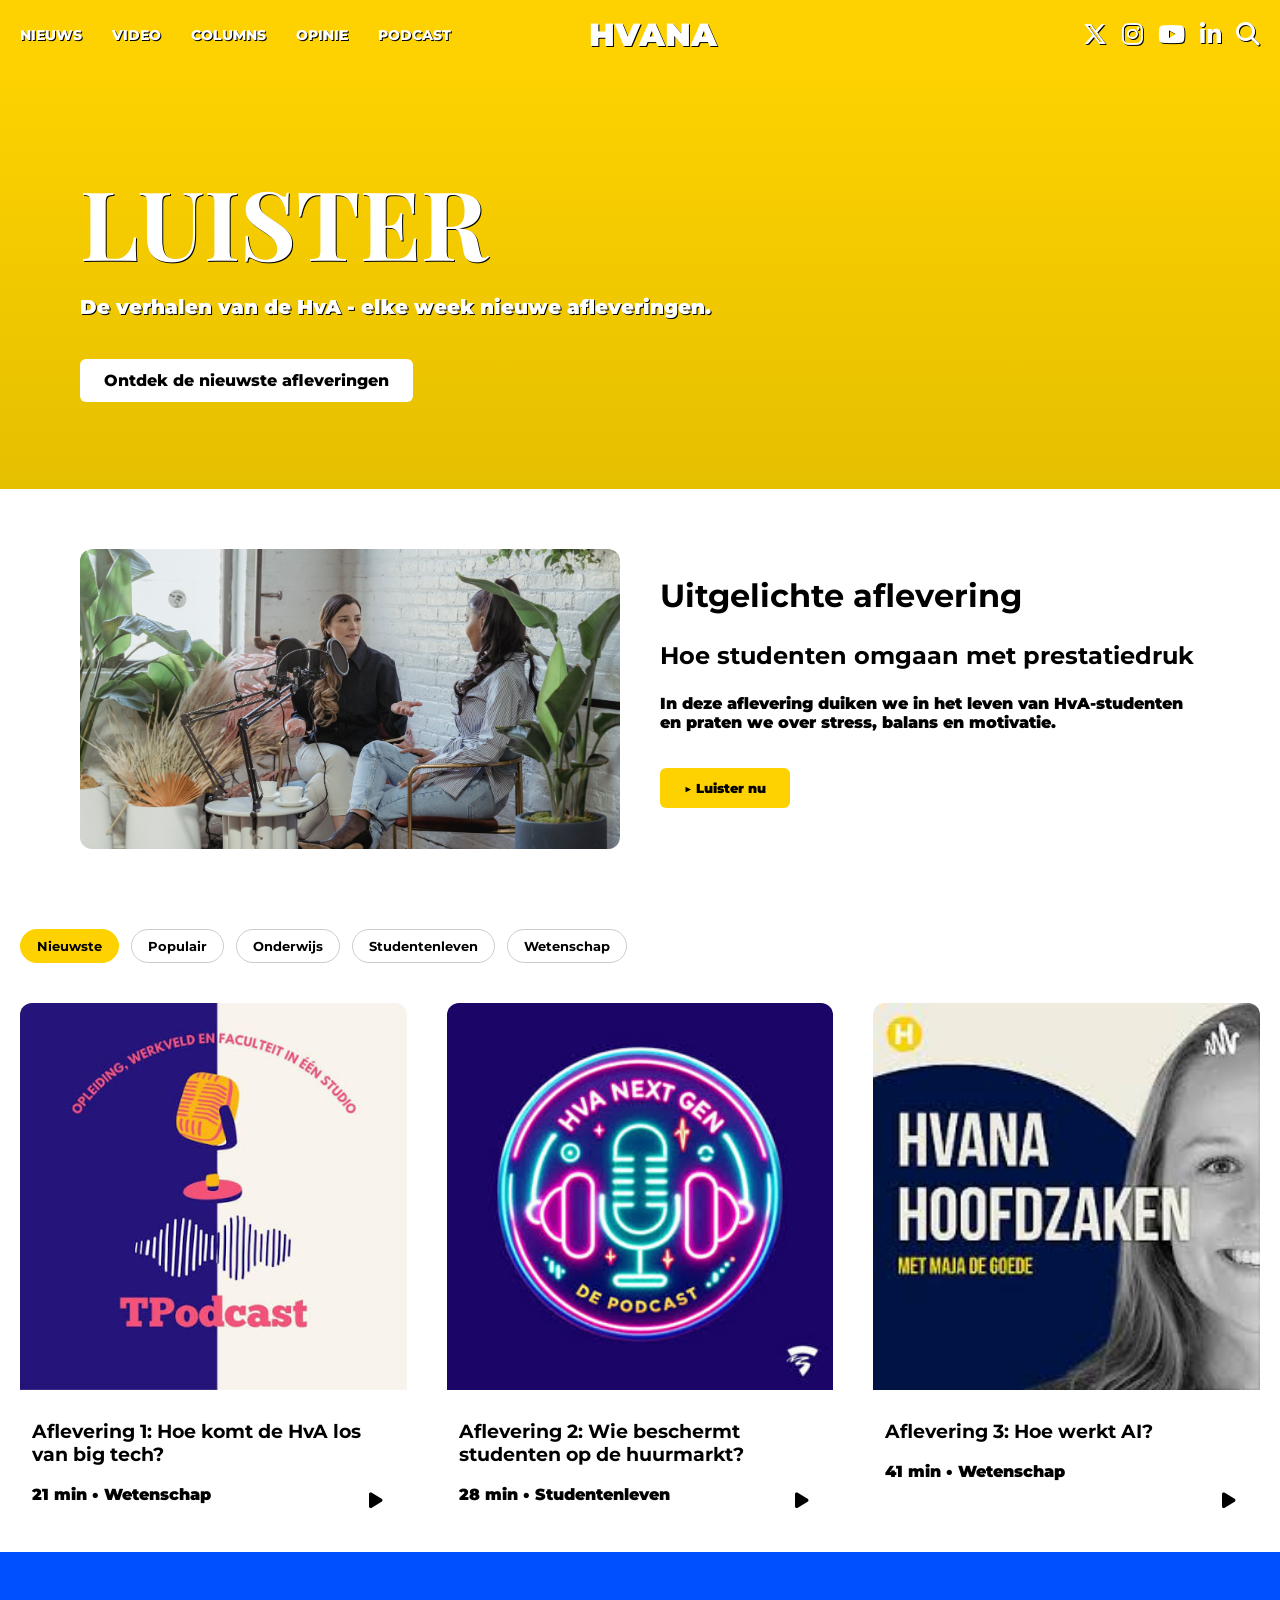
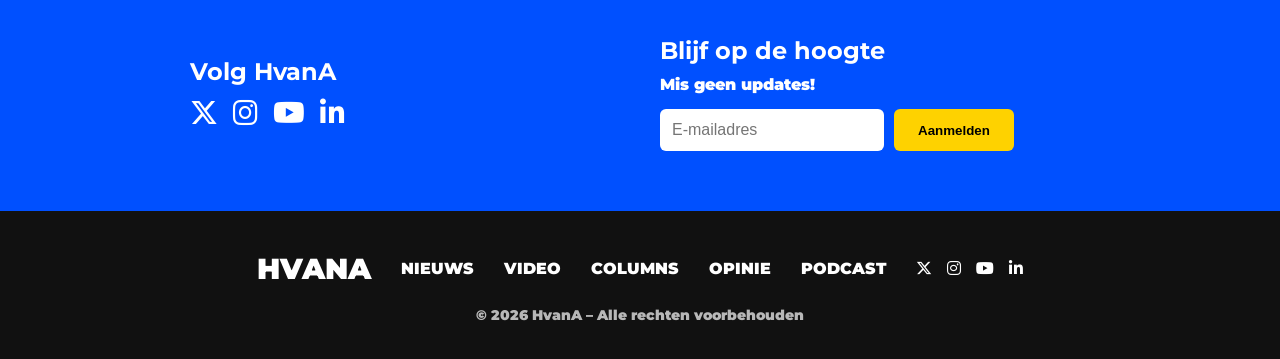
==== commit e5d8b790: "Update index.html" ====
--- a/index.html
+++ b/index.html
@@ -6,7 +6,7 @@
     <title>Luister - HvanA</title>
 
     <link rel="stylesheet" href="styles/podcast.css">
-    <link rel="stylesheet" href="styles/styleguide-hvana.css">
+    <link rel="stylesheet" href="https://yeboahk4.github.io/look-and-feel-styleguide/">
     <link rel="stylesheet" href="styles/styleguide.css">
     <link href='https://fonts.googleapis.com/css?family=Playfair Display' rel='stylesheet'>
     <link href='https://fonts.googleapis.com/css?family=Montserrat' rel='stylesheet'>
--- a/styles/styleguide.css
+++ b/styles/styleguide.css
@@ -42,5 +42,19 @@
     }
 
     /* Formulier elementen */
-
+    form button {
+        padding: 12px 24px;
+        background-color: #FED200;
+        border: none;
+        border-radius: 6px;
+        font-weight: 900;
+        cursor: pointer;
+        transition: background 0.3 ease;
+    }
+    .form-email {
+        padding: 12px;
+        border-radius: 6px;
+        border: 1px solid black;
+        font-size: 16px;
+    }
 }
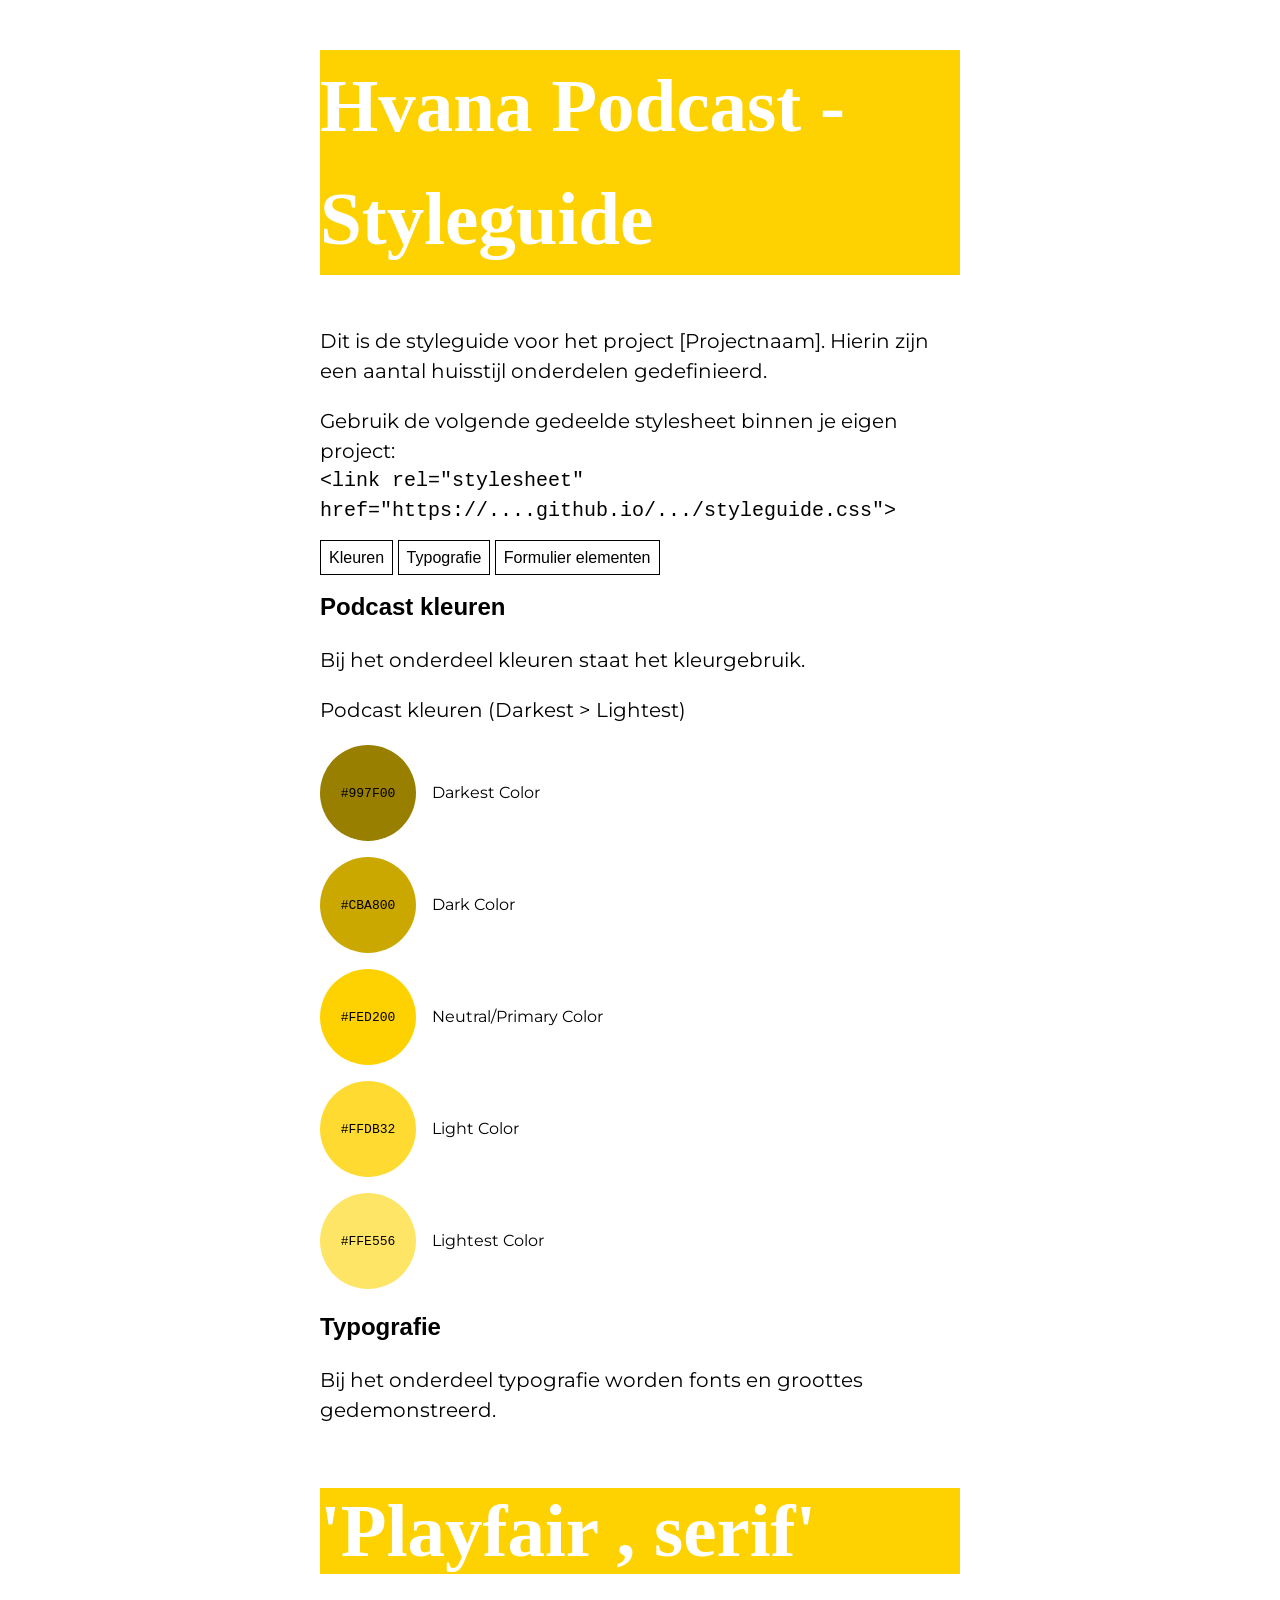
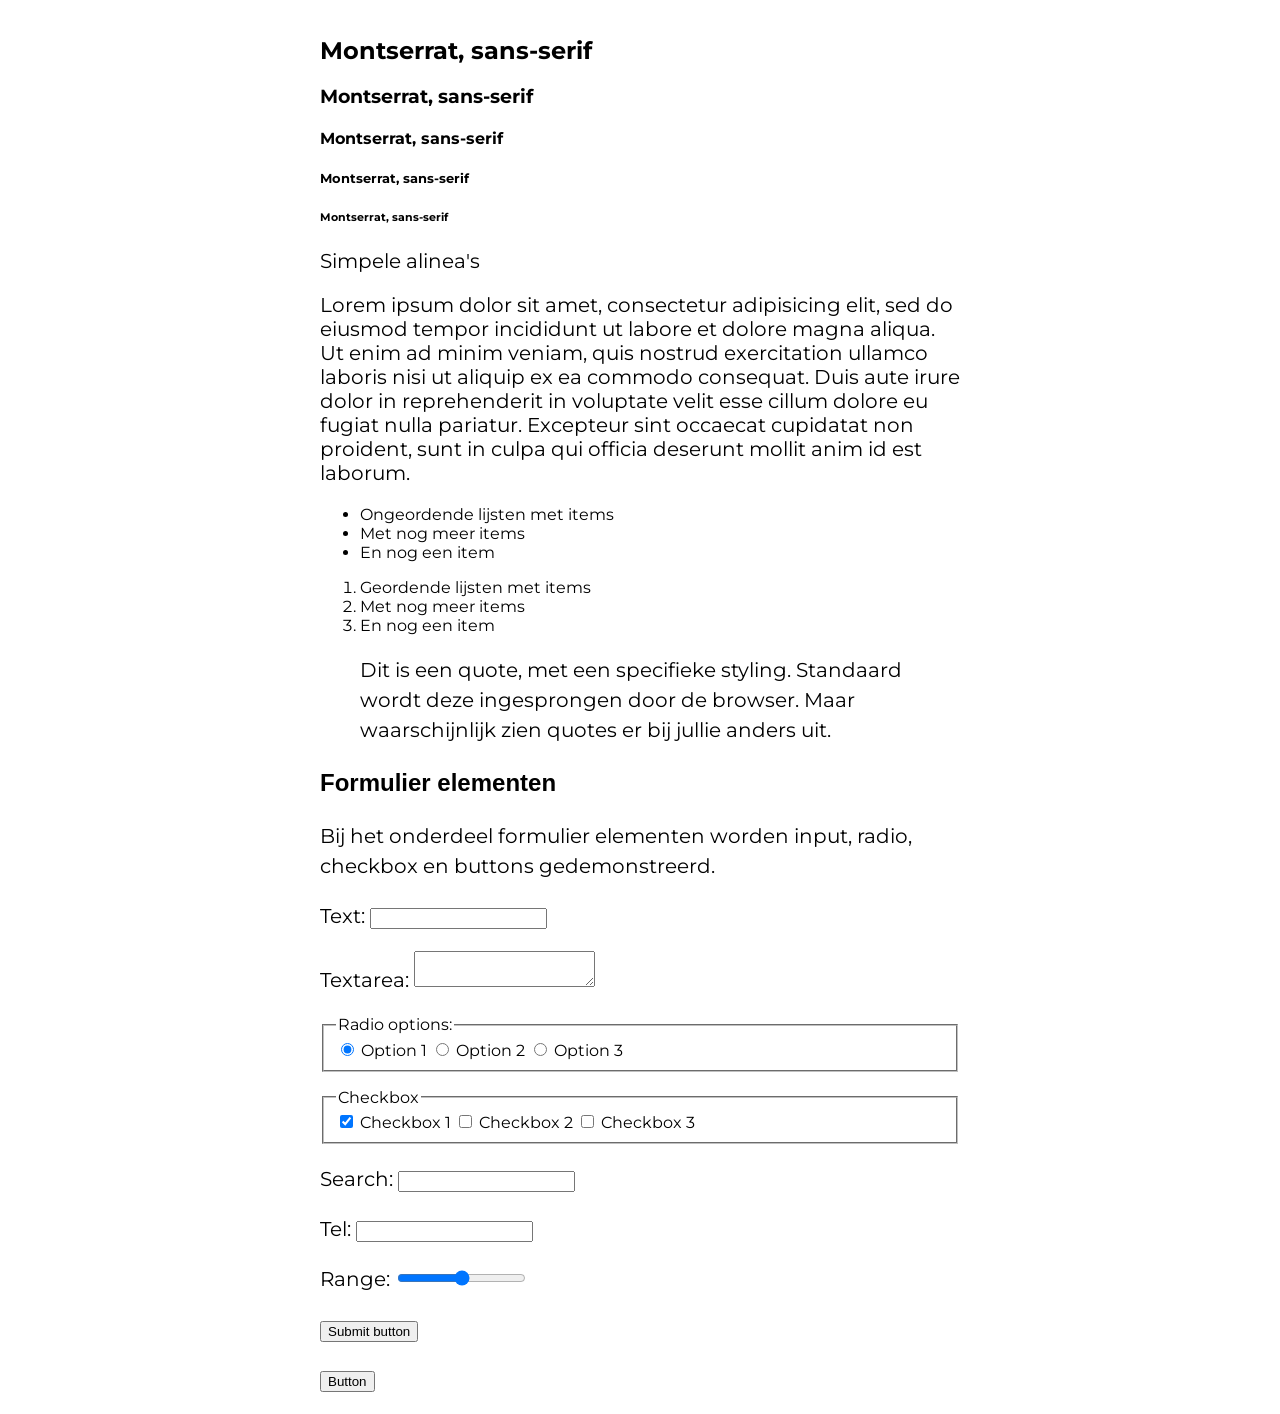
==== commit 3ea7e4b1: "De juiste benaming De juiste benaming gezet per h1 t./m h6 zodat je duidelijk ziet welke font er geb" ====
--- a/index.html
+++ b/index.html
@@ -1,164 +1,237 @@
 <!DOCTYPE html>
-<html lang="en">
-<head>
-    <meta charset="UTF-8">
+<html lang="nl">
+  <head>
+    <meta charset="utf-8">
     <meta name="viewport" content="width=device-width, initial-scale=1.0">
-    <title>Luister - HvanA</title>
-
-    <link rel="stylesheet" href="styles/podcast.css">
-    <link rel="stylesheet" href="https://yeboahk4.github.io/look-and-feel-styleguide/">
-    <link rel="stylesheet" href="styles/styleguide.css">
-    <link href='https://fonts.googleapis.com/css?family=Playfair Display' rel='stylesheet'>
-    <link href='https://fonts.googleapis.com/css?family=Montserrat' rel='stylesheet'>
-    <link rel="stylesheet" href="https://cdnjs.cloudflare.com/ajax/libs/font-awesome/6.5.0/css/all.min.css">
-
-</head>
-<body>
-    <header class="hero">
-        <nav class="mobile_menu">
-            <ul>
-                <li><a href="">NIEUWS</a></li>
-                <li><a href="">VIDEO</a></li>
-                <li><a href="">COLUMNS</a></li>
-                <li><a href="">OPINIE</a></li>
-                <li><a href="index.html">PODCAST</a></li>
-            </ul>
-        </nav>
-        <div class="topsection_header">
-            <button class="hamburger">
-                <span></span>
-                <span></span>
-                <span></span>
-            </button>
-            <ul class="main_navbar">
-                <li><a href="">NIEUWS</a></li>
-                <li><a href="">VIDEO</a></li>
-                <li><a href="">COLUMNS</a></li>
-                <li><a href="">OPINIE</a></li>
-                <li><a href="index.html">PODCAST</a></li>
-            </ul>
-            <nav class="hvana_logo">
-                <a href="index.html">HVANA</a>
-            </nav>
-            <ul class="sm_navbar">
-            <li><a href=""><i class="fa-brands fa-x-twitter"></i></a></li>
-            <li><a href=""><i class="fa-brands fa-instagram"></i></a></li>
-            <li><a href=""><i class="fa-brands fa-youtube"></i></a></li>
-            <li><a href=""><i class="fa-brands fa-linkedin-in"></i></a></li>
-            <li><a href=""><i class="fa-solid fa-magnifying-glass"></i></a></li>
-            </ul>
-        </div>
-
-        <div class="hero-content">
-          <h1>LUISTER</h1>
-          <p>De verhalen van de HvA - elke week nieuwe afleveringen.</p>
-          <a href="#recent" class="cta">Ontdek de nieuwste afleveringen</a>
-
-        </div>
+    <title>Hvana Podcast - Styleguide</title>
+    <link rel="stylesheet" href="index.css">
+    <link rel="stylesheet" href="styleguide-hvana.css">
+    <link rel="stylesheet" href="styleguide.css">
+  </head>
+  <body>
+
+    <header>
+      <h1>Hvana Podcast - Styleguide</h1>
+      <p>Dit is de styleguide voor het project [Projectnaam]. Hierin zijn een aantal huisstijl onderdelen gedefinieerd.</p>
+      <p>Gebruik de volgende gedeelde stylesheet binnen je eigen project:
+        <!-- Pas deze aan zodra deze repository live staat op GitHub Pages -->
+        <code>&lt;link rel=&quot;stylesheet&quot; href=&quot;https://....github.io/.../styleguide.css&quot;&gt;</code>
+      </p>
     </header>
+
+    <nav>
+      <a href="#kleur">Kleuren</a>
+      <a href="#typografie">Typografie</a>
+      <a href="#formulieren">Formulier elementen</a>
+      <!-- En eventueel meer categorieën en componenten -->
+    </nav>
+
+
+    <section id="kleur">
+
+      <h2>Podcast kleuren</h2>
+      <p>Bij het onderdeel kleuren staat het kleurgebruik.</p>
+
+      <p>Podcast kleuren (Darkest > Lightest)</p>
+      <figure>
+        <code class="podcast-color-darkest">#997F00</code>
+        <figcaption>Darkest Color</figcaption>
+      </figure>
+      <figure>
+        <code class="podcast-color-dark">#CBA800</code>
+        <figcaption>Dark Color</figcaption>
+      </figure>
+      <figure>
+        <code class="podcast-color">#FED200</code>
+        <figcaption>Neutral/Primary Color</figcaption>
+      </figure>
+      <figure>
+        <code class="podcast-color-light">#FFDB32</code>
+        <figcaption>Light Color</figcaption>
+      </figure>
+      <figure>
+        <code class="podcast-color-lightest">#FFE556</code>
+        <figcaption>Lightest Color</figcaption>
+      </figure>
+
+    </section>
+
+
+    <section id="typografie">
+
+      <h2>Typografie</h2>
+      <p>Bij het onderdeel typografie worden fonts en groottes gedemonstreerd.</p>
+
+      <h1 class="">'Playfair , serif'</h1>
+      <h2 class="">Montserrat, sans-serif</h2>
+      <h3 class="">Montserrat, sans-serif</h3>
+      <h4 class="">Montserrat, sans-serif</h4>
+      <h5 class="">Montserrat, sans-serif</h5>
+      <h6 class="">Montserrat, sans-serif</h6>
+
+      <p class="">Simpele alinea's</p>
+      <p class="">Lorem ipsum dolor sit amet, consectetur adipisicing elit, sed do eiusmod
+      tempor incididunt ut labore et dolore magna aliqua. Ut enim ad minim veniam,
+      quis nostrud exercitation ullamco laboris nisi ut aliquip ex ea commodo
+      consequat. Duis aute irure dolor in reprehenderit in voluptate velit esse
+      cillum dolore eu fugiat nulla pariatur. Excepteur sint occaecat cupidatat non
+      proident, sunt in culpa qui officia deserunt mollit anim id est laborum.</p>
+
+      <ul class="">
+        <li>Ongeordende lijsten met items</li>
+        <li>Met nog meer items</li>
+        <li>En nog een item</li>
+      </ul>
+
+      <ol class="">
+        <li>Geordende lijsten met items</li>
+        <li>Met nog meer items</li>
+        <li>En nog een item</li>
+      </ol>
+
+      <!--<table class="">
+        <thead>
+          <tr>
+            <th>Tabelkop</th>
+            <th>Tabelkop</th>
+            <th>Tabelkop</th>
+            <th>Tabelkop</th>
+          </tr>
+        </thead>
+        <tbody>
+          <tr>
+            <td>Tabeldata</td>
+            <td>Tabeldata</td>
+            <td>Tabeldata</td>
+            <td>Tabeldata</td>
+          </tr>
+          <tr>
+            <td>Tabeldata</td>
+            <td>Tabeldata</td>
+            <td>Tabeldata</td>
+            <td>Tabeldata</td>
+          </tr>
+          <tr>
+            <td>Tabeldata</td>
+            <td>Tabeldata</td>
+            <td>Tabeldata</td>
+            <td>Tabeldata</td>
+          </tr>
+          <tr>
+            <td>Tabeldata</td>
+            <td>Tabeldata</td>
+            <td>Tabeldata</td>
+            <td>Tabeldata</td>
+          </tr>
+          <tr>
+            <td>Tabeldata</td>
+            <td>Tabeldata</td>
+            <td>Tabeldata</td>
+            <td>Tabeldata</td>
+          </tr>
+        </tbody>
+      </table>-->
+
+      <blockquote class="">
+        <p>Dit is een quote, met een specifieke styling. Standaard wordt deze ingesprongen door de browser. Maar waarschijnlijk zien quotes er bij jullie anders uit.</p>
+      </blockquote>
+
+    </section>
+
+
+    <section id="formulieren">
+
+      <h2>Formulier elementen</h2>
+      <p>Bij het onderdeel formulier elementen worden input, radio, checkbox en buttons gedemonstreerd.</p>
+
+      <form class="">
+
+        <p>
+          <label class="">
+            Text: 
+            <input type="text" class="">
+          </label>
+        </p>
+
+        <p>
+          <label class="">
+            Textarea: 
+            <textarea class=""></textarea>
+          </label>
+        </p>
+
+        <fieldset>
+          <legend class="">Radio options:</legend>
+
+          <label class="">
+            <input type="radio" name="radio-options" value="option 1" checked class="">
+            Option 1
+          </label>
+
+          <label class="">
+            <input type="radio" name="radio-options" value="option 2" class="">
+            Option 2
+          </label>
+
+          <label class="">
+            <input type="radio" name="radio-options" value="option 3" class="">
+            Option 3
+          </label>
+        </fieldset>
+        
+        <fieldset>
+          <legend class="">Checkbox</legend>
+
+          <label class="">
+            <input type="checkbox" name="checkbox-1" checked class="">
+            Checkbox 1
+          </label>
+
+          <label class="">
+            <input type="checkbox" name="checkbox-2" class="">
+            Checkbox 2
+          </label>
+
+          <label class="">
+            <input type="checkbox" name="chekcbox-3" class="">
+            Checkbox 3
+          </label>
+        </fieldset>
+
+        <p>
+          <label class="">
+            Search: 
+            <input type="search" class="">
+          </label>
+        </p>
+        
+        <p>
+          <label class="">
+            Tel: 
+            <input type="tel" class="">
+          </label>
+        </p>
+
+        <p>
+          <label class="">
+            Range: 
+            <input type="range" class="">
+          </label>
+        </p>
+
+        <p>
+          <input type="submit" value="Submit button" class="">
+        </p>
+
+        <p>
+          <button type="button" class="">Button</button>
+        </p>
+      </form>
     
-    <section class="featured">
-        <div class="featured-image"></div>
-
-        <div class="featured-info">
-            <h2>Uitgelichte aflevering</h2>
-            <h3>Hoe studenten omgaan met prestatiedruk</h3>
-            <p>In deze aflevering duiken we in het leven van HvA-studenten en praten we over stress, balans en motivatie.</p>
-            <button class="play-btn">▶ Luister nu</button>
-        </div>
     </section>
 
-    <section class="filters">
-        <button class="filter active">Nieuwste</button>
-        <button class="filter">Populair</button>
-        <button class="filter">Onderwijs</button>
-        <button class="filter">Studentenleven</button>
-        <button class="filter">Wetenschap</button>
-    </section>
-
-    <section id="recent" class="podcast-grid">
-        <article class="podcast-card">
-            <img src="assets/template_podcast1.jpg" alt="Podcast 1">
-                <div class="info">
-                    <h3>Aflevering 1: Hoe komt de HvA los van big tech?</h3>
-                    <p>21 min • Wetenschap</p>
-                </div>
-                <div class="play-overlay"><i class="fa-solid fa-play"></i></div>
-        </article>
-
-        <article class="podcast-card">
-            <img src="assets/template_podcast2.jpg" alt="Podcast 2">
-                <div class="info">
-                    <h3>Aflevering 2: Wie beschermt studenten op de huurmarkt?</h3>
-                    <p>28 min • Studentenleven</p>
-                </div>
-                <div class="play-overlay"><i class="fa-solid fa-play"></i></div>
-        </article>
-
-        <article class="podcast-card">
-            <img src="assets/template_podcast3.jpg" alt="Podcast 3">
-                <div class="info">
-                    <h3>Aflevering 3: Hoe werkt AI?</h3>
-                    <p>41 min • Wetenschap</p>
-                </div>
-                <div class="play-overlay"><i class="fa-solid fa-play"></i></div>
-        </article>
-    </section>
-
-     <section class="hvana-signup">
-  <div class="signup-container">
-
-    <div class="signup-social">
-      <h3>Volg HvanA</h3>
-      <ul>
-        <li><a href=""><i class="fa-brands fa-x-twitter"></i></a></li>
-        <li><a href=""><i class="fa-brands fa-instagram"></i></a></li>
-        <li><a href=""><i class="fa-brands fa-youtube"></i></a></li>
-        <li><a href=""><i class="fa-brands fa-linkedin-in"></i></a></li>
-      </ul>
-    </div>
-
-    <div class="signup-form">
-      <h3>Blijf op de hoogte</h3>
-      <p>Mis geen updates!</p>
-
-      <form>
-        <input type="email" id="email" placeholder="E-mailadres" required>
-        <button type="submit">Aanmelden</button>
-      </form>
-    </div>
-
-  </div>
-</section>
-
-    <footer class="hvana-footer">
-        <div class="footer-content">
-
-            <div class="footer-logo">
-                <a href="">HVANA</a>
-            </div>
-
-            <ul class="footer-nav">
-                <li><a href="">NIEUWS</a></li>
-                <li><a href="">VIDEO</a></li>
-                <li><a href="">COLUMNS</a></li>
-                <li><a href="">OPINIE</a></li>
-                <li><a href="">PODCAST</a></li>
-            </ul>
-
-            <ul class="footer-social">
-                <li><a href=""><i class="fa-brands fa-x-twitter"></i></a></li>
-                <li><a href=""><i class="fa-brands fa-instagram"></i></a></li>
-                <li><a href=""><i class="fa-brands fa-youtube"></i></a></li>
-                <li><a href=""><i class="fa-brands fa-linkedin-in"></i></a></li>
-            </ul>
-        </div>
-
-        <div class="footer-bottom">
-            <p>© 2026 HvanA – Alle rechten voorbehouden</p>
-        </div>
-
-    </footer>
-</body>
-  <script src="scripts/script.js"></script>
-</html>+
+    <!-- En eventueel meer categorieën en componenten -->
+
+  </body>
+</html>
--- a/index.css
+++ b/index.css
@@ -0,0 +1,62 @@
+/* Generieke stijlen voor jullie styleguide
+   Waarschijnlijk hoef je hier niet zoveel voor aan te passen, maar dat mag natuurlijk wel */
+
+/* We gebruiken hier Cascade layers, wat mogelijke problemen met Specificiteit voorkomt
+   https://developer.mozilla.org/en-US/docs/Learn_web_development/Core/Styling_basics/Cascade_layers
+   https://css-tricks.com/css-cascade-layers/ */
+
+@layer generiek {
+
+  html, body {
+    scroll-behavior: smooth;
+  }
+
+  body {
+    max-width: 40em;
+    margin: auto;
+    background: #fff;
+  }
+
+  nav:not([class]),
+  h1:not([class]),
+  h2:not([class]),
+  p:not([class]),
+  figcaption:not([class]) {
+    font-family: sans-serif;
+    line-height: 1.5;
+  }
+
+  p:not([class]) > code:not([class]) {
+    display: block;
+  }
+
+  fieldset:not([class]) {
+    margin-block: 1em;
+  }
+
+  nav:not([class]) > a {
+    padding: .5em;
+    border: 1px solid;
+    color: inherit;
+    text-decoration: none;
+    &:hover, &:focus {
+      text-decoration: underline;
+    }
+  }
+
+  figure:not([class]) {
+    display: grid;
+    grid-template-columns: 6rem 1fr;
+    align-items: center;
+    gap: 1rem;
+    margin: 1rem 0;
+    > code {
+      display: grid;
+      place-items: center;
+      border-radius: 50%;
+      aspect-ratio: 1;
+      background: #ccc;
+    }
+  }
+
+}
--- a/styleguide-hvana.css
+++ b/styleguide-hvana.css
@@ -0,0 +1,236 @@
+/* We gebruiken hier Cascade layers, wat mogelijke problemen met Specificiteit voorkomt
+   https://developer.mozilla.org/en-US/docs/Learn_web_development/Core/Styling_basics/Cascade_layers
+   https://css-tricks.com/css-cascade-layers/ */
+@import url('https://fonts.googleapis.com/css2?family=Montserrat:wght@700;800;900&family=Playfair+Display:wght@900&display=swap');
+@layer styleguide {
+    :root {
+        /*kleuren*/
+        --h1-textcolor: #ffffff;
+        --h2-textcolor: #000000;
+        --primary-color: #0053E0;
+        --secondary-color: #ffffff;
+        --podcast-primary-color: #FED200;
+        --column-primary-color: #FB4711;
+        --footer-primary-color: #000000;
+        --button-primary-color: #FED200;
+        --button-hover-color: #FF5E31;
+        
+        
+        /*--h1-color: #ffffff;
+        --h2-textcolor: #000000;*/
+        /*kleuren*/
+        /* BASE COLORS */
+        --primary-color-h-s: 218, 100%;
+        --secondary-color-h-s: 0, 0%;
+        --podcast-primary-color-h-s: 49.61, 100%;
+        --column-primary-color-h-s: 14, 97%;
+        --footer-primary-color-h-s: 0, 0%;
+
+        /* PRIMARY COLORS */
+        --primary-color-dark: hsl(var(--primary-color-h-s), 34%);
+        --primary-color-neutral: hsl(var(--primary-color-h-s), 44%);
+        --primary-color-light: hsl(var(--primary-color-h-s), 54%);
+
+        /* SECONDARY COLOR */
+        --secondary-color-dark: hsl(var(--secondary-color-h-s), 90%);
+        --secondary-color-neutral: hsl(var(--secondary-color-h-s), 100%);
+        /* Het heeft al een 100% lightness dus lichter dan dit kan niet */
+
+        /* PODCAST COLOR */
+        --podcast-color-dark: hsl(var(--podcast-primary-color-h-s), 39.8%);
+        --podcast-color-neutral: hsl(var(--podcast-primary-color-h-s), 49.8%);
+        --podcast-color-light: hsl(var(--podcast-primary-color-h-s), 59.8%);
+       
+        /* COLUMN COLOR */
+        --column-color-dark: hsl(var(--column-primary-color-h-s), 43%);
+        --column-color-neutral: hsl(var(--column-primary-color-h-s), 53%);
+        --column-color-light: hsl(var(--column-primary-color-h-s), 63%);
+        
+        /* FOOTER COLOR */
+        /* Het heeft al een vrij donkere complex dus donkerder dan dit kan niet */
+        --footer-color-neutral: hsl(var(--footer-primary-color-h-s), 7%);
+        --footer-color-light: hsl(var(--footer-primary-color-h-s), 17%);
+
+       
+        /*typografie*/
+
+        --max-width-article-text: 680px;
+        --font-size-largest: 75px;
+        --font-size-large: 56px;
+        --font-size-medium: 40px;
+        --font-size-small: 20px;
+        --font-size-header: 18px;
+        --font-size-smallest: 16px;
+        --primary-font: Montserrat, 'Times New Roman';
+        --secondary-font: Georgia, 'Times New Roman'; 
+        --font-textshadow: 2px 2px #000;
+
+        /*formulieren*/
+
+
+    
+    }
+
+    /* Schrijf hier de verschillende stijlen, die
+       gedeeld gaan worden door jullie projecten */
+
+    /* Kleuren */
+
+
+    .background-color {
+        background-color: #e7ddb5ad;
+    }
+    .primary-color {
+        background-color: var(--primary-color-neutral);
+    }
+    .secondary-color {
+        border: solid 1px;
+        background-color: var(--secondary-color);
+    }
+    .podcast-color {
+        background-color: var(--podcast-color-neutral);
+    }
+    .column-color {
+        background-color: var(--column-color-neutral);
+    }
+    .footer-color {
+        background-color: var(--footer-color-neutral);
+        color: var(--secondary-color-neutral);
+    }
+    /* Typografie */
+    
+    .header {
+        font-size: var(--font-size-largest);
+        color: black;
+        top: 0;
+    }
+
+    .article-text {
+        width: var(--max-width-article-text);     
+        margin: 0px 0px 30px;    
+        text-align: center; 
+    }
+
+    table  {
+        display: grid;
+        text-align: center;
+    }
+
+    .quote {
+        font-style: italic;
+    }
+
+    .title {
+        font-family: var(--primary-font);
+        font-size: var(--font-size-largest);
+    }
+
+    p{
+        font-family: var(--secondary-font);
+        font-size: var(--font-size-small);
+        color: var(--h2-textcolor);
+        }
+
+    h1 {
+        font-size: var(--font-size-largest);
+        font-family: var(--primary-font);
+        color: var(--h1-textcolor);
+    }
+    h2 h4 h5 h6 {
+        font-size: var(--font-size-large);
+        font-family: var(--secondary-font);
+        color: var(--h2-textcolor);
+    }
+    h3 {
+        font-family: var(--primary-font);
+        color: var(--h2-textcolor);
+    }
+    
+    
+    /* Formulier elementen */
+
+    .form-input{ 
+        background-color: white;
+        color: black;
+        font-weight: bold;
+        width: 100%;
+        box-sizing: border-box; 
+        padding: 12px;
+        border: 1px solid #e0e0e0;
+
+        
+    }
+    .form-row {
+        display: flex;
+        gap: 1rem;
+    }
+    .form-row p {
+        flex: 1;
+}
+    
+
+    .submit-button {
+
+       background-color: var(--button-primary-color);
+       color: white;
+       border: none;
+       padding: 15px 25px;
+       font-weight: bold;
+       cursor: pointer;
+       transition: background-color 0.3s ease;
+
+  &:hover {
+    background-color: var(--button-hover-color);
+  }
+}
+
+ /* Header-styling */
+.privacy_link {
+    color: black;
+    text-decoration: underline;
+
+}
+
+.privacy_link:hover{ 
+    color: red;
+    text-decoration: underline;
+}
+
+.search {
+    color: black;
+    font-family: var(--primary-font);
+    font-size: var(--font-size-smallest);
+    font-weight: bold;
+    display: flex;
+    align-items:center;
+    width: 200px;
+    border: 1px solid #ccc;
+    border-radius: 15px;
+    padding: 0 10px;
+
+
+}
+    
+.search_input{
+
+    flex: 1;
+    border: none;
+    outline: none;
+    padding: 12px;
+}
+
+.search_button {
+    
+    border: none;
+    background: none;
+    cursor: pointer;
+    display: flex;
+    align-items: center;
+}
+
+
+
+
+
+
+}
--- a/styleguide.css
+++ b/styleguide.css
@@ -0,0 +1,46 @@
+/* We gebruiken hier Cascade layers, wat mogelijke problemen met Specificiteit voorkomt
+   https://developer.mozilla.org/en-US/docs/Learn_web_development/Core/Styling_basics/Cascade_layers
+   https://css-tricks.com/css-cascade-layers/ */
+
+@layer styleguide {
+    :root {
+        /* PODCAST COLOR */
+        --podcast-color-darkest: hsl(var(--podcast-primary-color-h-s), 30%);
+        --podcast-color-lightest: hsl(var(--podcast-primary-color-h-s), 70%);
+
+        /* PODCAST TYPOGRAFIE */
+        --podcast-header-font: 'Playfair , serif';
+        --podcast-primary-font:  Montserrat, sans-serif;
+    }
+
+    /* Schrijf hier de verschillende stijlen, die
+
+    /* Kleuren */
+    .podcast-color-darkest {
+        background-color: var(--podcast-color-darkest);
+    }
+    .podcast-color-dark {
+        background-color: var(--podcast-color-dark);
+    }
+    .podcast-color-light {
+        background-color: var(--podcast-color-light);
+    }
+    .podcast-color-lightest {
+        background-color: var(--podcast-color-lightest);
+    }
+
+    /* Typografie */
+    body {
+        font-family: var(--podcast-primary-font);
+    }
+    h1 {
+        font-family: var(--podcast-header-font);
+        background-color: var(--podcast-primary-color);
+    }
+    p, figcaption {
+        font-family: var(--podcast-primary-font);
+    }
+
+    /* Formulier elementen */
+
+}
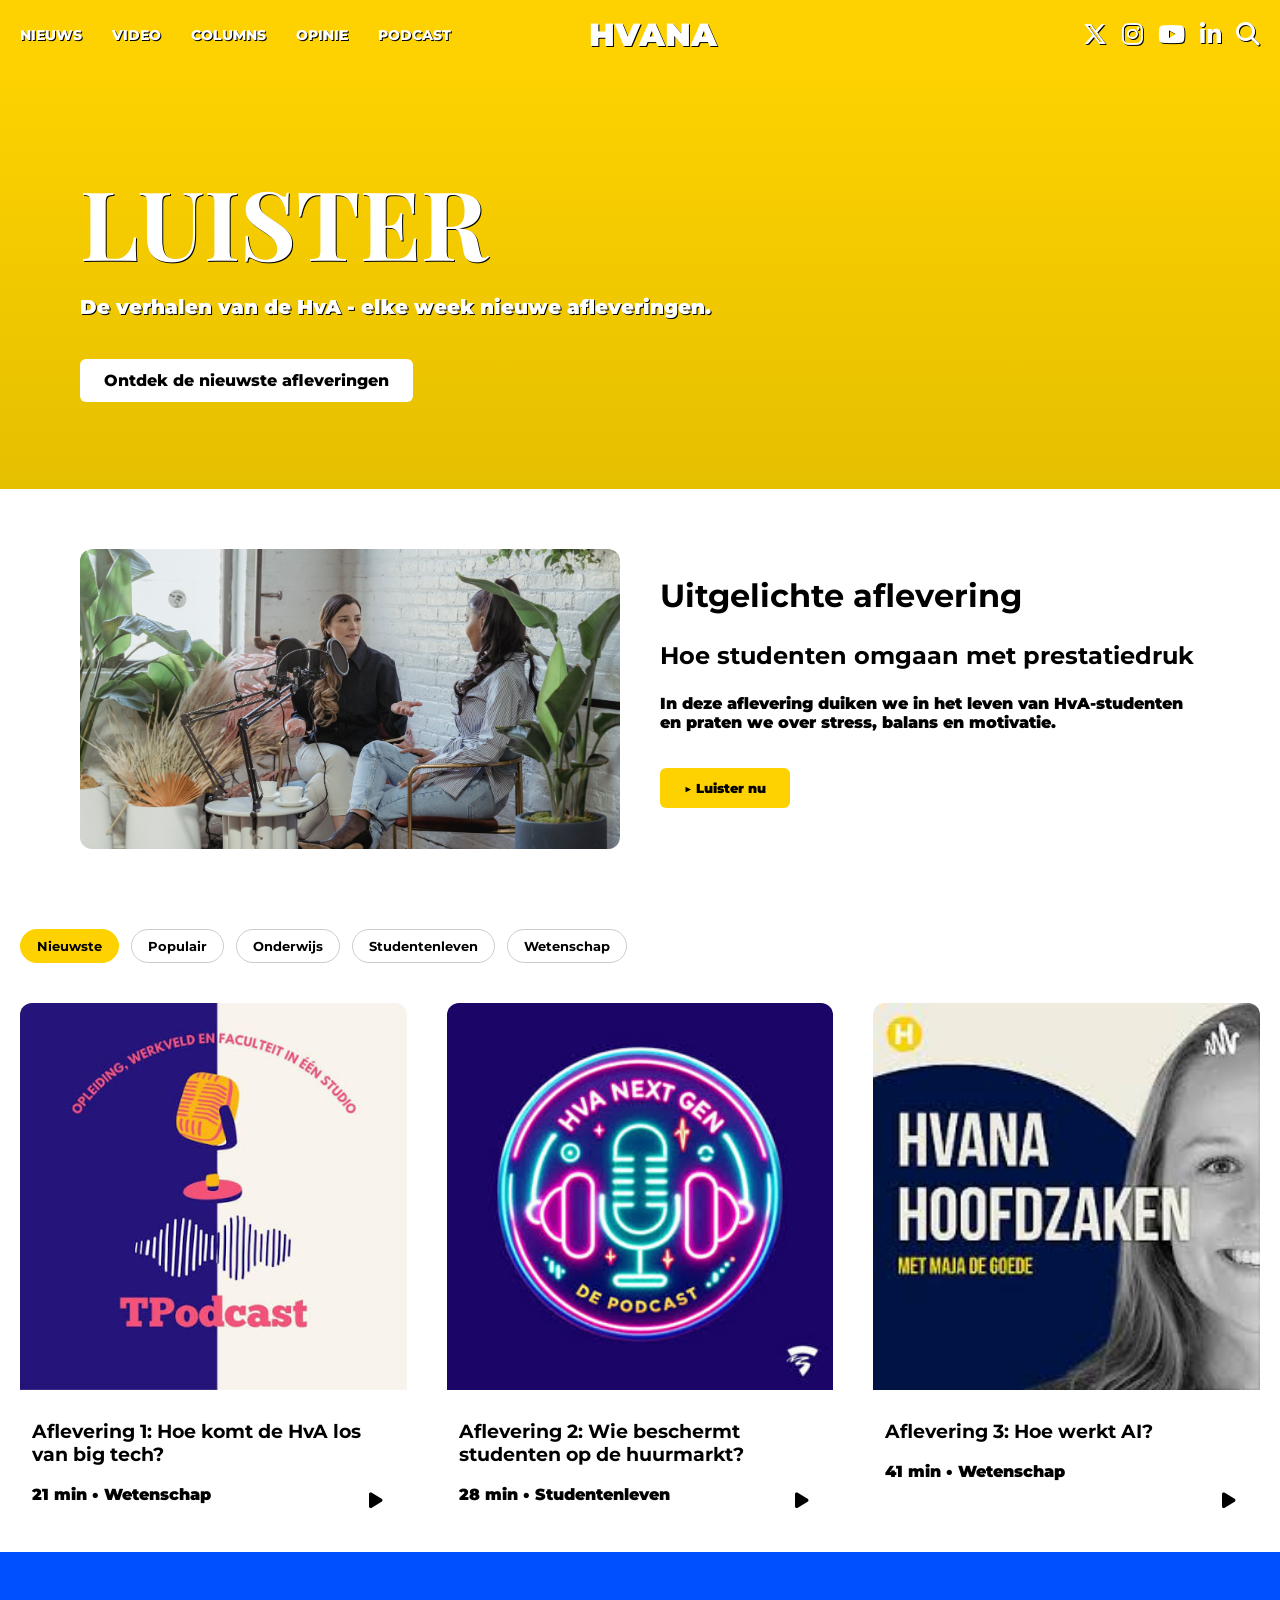
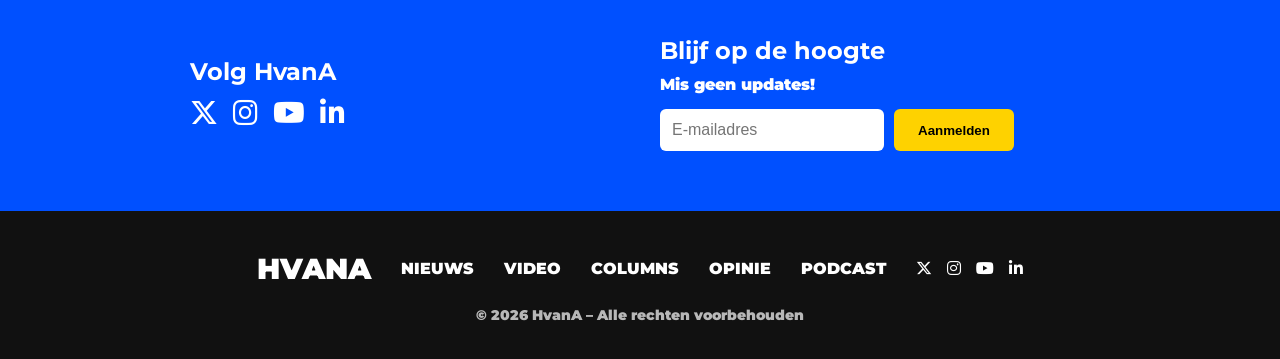
==== commit d2651d19: "Merge branch 'main' of https://github.com/Yeboahk4/look-and-feel-corporate-identity" ====
--- a/index.html
+++ b/index.html
@@ -1,237 +1,164 @@
 <!DOCTYPE html>
-<html lang="nl">
-  <head>
-    <meta charset="utf-8">
+<html lang="en">
+<head>
+    <meta charset="UTF-8">
     <meta name="viewport" content="width=device-width, initial-scale=1.0">
-    <title>Hvana Podcast - Styleguide</title>
-    <link rel="stylesheet" href="index.css">
-    <link rel="stylesheet" href="styleguide-hvana.css">
-    <link rel="stylesheet" href="styleguide.css">
-  </head>
-  <body>
+    <title>Luister - HvanA</title>
 
-    <header>
-      <h1>Hvana Podcast - Styleguide</h1>
-      <p>Dit is de styleguide voor het project [Projectnaam]. Hierin zijn een aantal huisstijl onderdelen gedefinieerd.</p>
-      <p>Gebruik de volgende gedeelde stylesheet binnen je eigen project:
-        <!-- Pas deze aan zodra deze repository live staat op GitHub Pages -->
-        <code>&lt;link rel=&quot;stylesheet&quot; href=&quot;https://....github.io/.../styleguide.css&quot;&gt;</code>
-      </p>
+    <!-- <link rel="stylesheet" href="https://yeboahk4.github.io/look-and-feel-styleguide/">
+    <link rel="stylesheet" href="styles/styleguide.css"> -->
+    <link rel="stylesheet" href="styles/podcast.css">
+    <link href='https://fonts.googleapis.com/css?family=Playfair Display' rel='stylesheet'>
+    <link href='https://fonts.googleapis.com/css?family=Montserrat' rel='stylesheet'>
+    <link rel="stylesheet" href="https://cdnjs.cloudflare.com/ajax/libs/font-awesome/6.5.0/css/all.min.css">
+
+</head>
+<body>
+    <header class="hero">
+        <nav class="mobile_menu">
+            <ul>
+                <li><a href="">NIEUWS</a></li>
+                <li><a href="">VIDEO</a></li>
+                <li><a href="">COLUMNS</a></li>
+                <li><a href="">OPINIE</a></li>
+                <li><a href="index.html">PODCAST</a></li>
+            </ul>
+        </nav>
+        <div class="topsection_header">
+            <button class="hamburger">
+                <span></span>
+                <span></span>
+                <span></span>
+            </button>
+            <ul class="main_navbar">
+                <li><a href="">NIEUWS</a></li>
+                <li><a href="">VIDEO</a></li>
+                <li><a href="">COLUMNS</a></li>
+                <li><a href="">OPINIE</a></li>
+                <li><a href="index.html">PODCAST</a></li>
+            </ul>
+            <nav class="hvana_logo">
+                <a href="index.html">HVANA</a>
+            </nav>
+            <ul class="sm_navbar">
+            <li><a href=""><i class="fa-brands fa-x-twitter"></i></a></li>
+            <li><a href=""><i class="fa-brands fa-instagram"></i></a></li>
+            <li><a href=""><i class="fa-brands fa-youtube"></i></a></li>
+            <li><a href=""><i class="fa-brands fa-linkedin-in"></i></a></li>
+            <li><a href=""><i class="fa-solid fa-magnifying-glass"></i></a></li>
+            </ul>
+        </div>
+
+        <div class="hero-content">
+          <h1>LUISTER</h1>
+          <p>De verhalen van de HvA - elke week nieuwe afleveringen.</p>
+          <a href="#recent" class="cta">Ontdek de nieuwste afleveringen</a>
+
+        </div>
     </header>
+    
+    <section class="featured">
+        <div class="featured-image"></div>
 
-    <nav>
-      <a href="#kleur">Kleuren</a>
-      <a href="#typografie">Typografie</a>
-      <a href="#formulieren">Formulier elementen</a>
-      <!-- En eventueel meer categorieën en componenten -->
-    </nav>
-
-
-    <section id="kleur">
-
-      <h2>Podcast kleuren</h2>
-      <p>Bij het onderdeel kleuren staat het kleurgebruik.</p>
-
-      <p>Podcast kleuren (Darkest > Lightest)</p>
-      <figure>
-        <code class="podcast-color-darkest">#997F00</code>
-        <figcaption>Darkest Color</figcaption>
-      </figure>
-      <figure>
-        <code class="podcast-color-dark">#CBA800</code>
-        <figcaption>Dark Color</figcaption>
-      </figure>
-      <figure>
-        <code class="podcast-color">#FED200</code>
-        <figcaption>Neutral/Primary Color</figcaption>
-      </figure>
-      <figure>
-        <code class="podcast-color-light">#FFDB32</code>
-        <figcaption>Light Color</figcaption>
-      </figure>
-      <figure>
-        <code class="podcast-color-lightest">#FFE556</code>
-        <figcaption>Lightest Color</figcaption>
-      </figure>
-
+        <div class="featured-info">
+            <h2>Uitgelichte aflevering</h2>
+            <h3>Hoe studenten omgaan met prestatiedruk</h3>
+            <p>In deze aflevering duiken we in het leven van HvA-studenten en praten we over stress, balans en motivatie.</p>
+            <button class="play-btn">▶ Luister nu</button>
+        </div>
     </section>
 
-
-    <section id="typografie">
-
-      <h2>Typografie</h2>
-      <p>Bij het onderdeel typografie worden fonts en groottes gedemonstreerd.</p>
-
-      <h1 class="">'Playfair , serif'</h1>
-      <h2 class="">Montserrat, sans-serif</h2>
-      <h3 class="">Montserrat, sans-serif</h3>
-      <h4 class="">Montserrat, sans-serif</h4>
-      <h5 class="">Montserrat, sans-serif</h5>
-      <h6 class="">Montserrat, sans-serif</h6>
-
-      <p class="">Simpele alinea's</p>
-      <p class="">Lorem ipsum dolor sit amet, consectetur adipisicing elit, sed do eiusmod
-      tempor incididunt ut labore et dolore magna aliqua. Ut enim ad minim veniam,
-      quis nostrud exercitation ullamco laboris nisi ut aliquip ex ea commodo
-      consequat. Duis aute irure dolor in reprehenderit in voluptate velit esse
-      cillum dolore eu fugiat nulla pariatur. Excepteur sint occaecat cupidatat non
-      proident, sunt in culpa qui officia deserunt mollit anim id est laborum.</p>
-
-      <ul class="">
-        <li>Ongeordende lijsten met items</li>
-        <li>Met nog meer items</li>
-        <li>En nog een item</li>
-      </ul>
-
-      <ol class="">
-        <li>Geordende lijsten met items</li>
-        <li>Met nog meer items</li>
-        <li>En nog een item</li>
-      </ol>
-
-      <!--<table class="">
-        <thead>
-          <tr>
-            <th>Tabelkop</th>
-            <th>Tabelkop</th>
-            <th>Tabelkop</th>
-            <th>Tabelkop</th>
-          </tr>
-        </thead>
-        <tbody>
-          <tr>
-            <td>Tabeldata</td>
-            <td>Tabeldata</td>
-            <td>Tabeldata</td>
-            <td>Tabeldata</td>
-          </tr>
-          <tr>
-            <td>Tabeldata</td>
-            <td>Tabeldata</td>
-            <td>Tabeldata</td>
-            <td>Tabeldata</td>
-          </tr>
-          <tr>
-            <td>Tabeldata</td>
-            <td>Tabeldata</td>
-            <td>Tabeldata</td>
-            <td>Tabeldata</td>
-          </tr>
-          <tr>
-            <td>Tabeldata</td>
-            <td>Tabeldata</td>
-            <td>Tabeldata</td>
-            <td>Tabeldata</td>
-          </tr>
-          <tr>
-            <td>Tabeldata</td>
-            <td>Tabeldata</td>
-            <td>Tabeldata</td>
-            <td>Tabeldata</td>
-          </tr>
-        </tbody>
-      </table>-->
-
-      <blockquote class="">
-        <p>Dit is een quote, met een specifieke styling. Standaard wordt deze ingesprongen door de browser. Maar waarschijnlijk zien quotes er bij jullie anders uit.</p>
-      </blockquote>
-
+    <section class="filters">
+        <button class="filter active">Nieuwste</button>
+        <button class="filter">Populair</button>
+        <button class="filter">Onderwijs</button>
+        <button class="filter">Studentenleven</button>
+        <button class="filter">Wetenschap</button>
     </section>
 
+    <section id="recent" class="podcast-grid">
+        <article class="podcast-card">
+            <img src="assets/template_podcast1.jpg" alt="Podcast 1">
+                <div class="info">
+                    <h3>Aflevering 1: Hoe komt de HvA los van big tech?</h3>
+                    <p>21 min • Wetenschap</p>
+                </div>
+                <div class="play-overlay"><i class="fa-solid fa-play"></i></div>
+        </article>
 
-    <section id="formulieren">
+        <article class="podcast-card">
+            <img src="assets/template_podcast2.jpg" alt="Podcast 2">
+                <div class="info">
+                    <h3>Aflevering 2: Wie beschermt studenten op de huurmarkt?</h3>
+                    <p>28 min • Studentenleven</p>
+                </div>
+                <div class="play-overlay"><i class="fa-solid fa-play"></i></div>
+        </article>
 
-      <h2>Formulier elementen</h2>
-      <p>Bij het onderdeel formulier elementen worden input, radio, checkbox en buttons gedemonstreerd.</p>
-
-      <form class="">
-
-        <p>
-          <label class="">
-            Text: 
-            <input type="text" class="">
-          </label>
-        </p>
-
-        <p>
-          <label class="">
-            Textarea: 
-            <textarea class=""></textarea>
-          </label>
-        </p>
-
-        <fieldset>
-          <legend class="">Radio options:</legend>
-
-          <label class="">
-            <input type="radio" name="radio-options" value="option 1" checked class="">
-            Option 1
-          </label>
-
-          <label class="">
-            <input type="radio" name="radio-options" value="option 2" class="">
-            Option 2
-          </label>
-
-          <label class="">
-            <input type="radio" name="radio-options" value="option 3" class="">
-            Option 3
-          </label>
-        </fieldset>
-        
-        <fieldset>
-          <legend class="">Checkbox</legend>
-
-          <label class="">
-            <input type="checkbox" name="checkbox-1" checked class="">
-            Checkbox 1
-          </label>
-
-          <label class="">
-            <input type="checkbox" name="checkbox-2" class="">
-            Checkbox 2
-          </label>
-
-          <label class="">
-            <input type="checkbox" name="chekcbox-3" class="">
-            Checkbox 3
-          </label>
-        </fieldset>
-
-        <p>
-          <label class="">
-            Search: 
-            <input type="search" class="">
-          </label>
-        </p>
-        
-        <p>
-          <label class="">
-            Tel: 
-            <input type="tel" class="">
-          </label>
-        </p>
-
-        <p>
-          <label class="">
-            Range: 
-            <input type="range" class="">
-          </label>
-        </p>
-
-        <p>
-          <input type="submit" value="Submit button" class="">
-        </p>
-
-        <p>
-          <button type="button" class="">Button</button>
-        </p>
-      </form>
-    
+        <article class="podcast-card">
+            <img src="assets/template_podcast3.jpg" alt="Podcast 3">
+                <div class="info">
+                    <h3>Aflevering 3: Hoe werkt AI?</h3>
+                    <p>41 min • Wetenschap</p>
+                </div>
+                <div class="play-overlay"><i class="fa-solid fa-play"></i></div>
+        </article>
     </section>
 
+     <section class="hvana-signup">
+  <div class="signup-container">
 
-    <!-- En eventueel meer categorieën en componenten -->
+    <div class="signup-social">
+      <h3>Volg HvanA</h3>
+      <ul>
+        <li><a href=""><i class="fa-brands fa-x-twitter"></i></a></li>
+        <li><a href=""><i class="fa-brands fa-instagram"></i></a></li>
+        <li><a href=""><i class="fa-brands fa-youtube"></i></a></li>
+        <li><a href=""><i class="fa-brands fa-linkedin-in"></i></a></li>
+      </ul>
+    </div>
 
-  </body>
-</html>
+    <div class="signup-form">
+      <h3>Blijf op de hoogte</h3>
+      <p>Mis geen updates!</p>
+
+      <form>
+        <input type="email" id="email" placeholder="E-mailadres" required>
+        <button type="submit">Aanmelden</button>
+      </form>
+    </div>
+
+  </div>
+</section>
+
+    <footer class="hvana-footer">
+        <div class="footer-content">
+
+            <div class="footer-logo">
+                <a href="">HVANA</a>
+            </div>
+
+            <ul class="footer-nav">
+                <li><a href="">NIEUWS</a></li>
+                <li><a href="">VIDEO</a></li>
+                <li><a href="">COLUMNS</a></li>
+                <li><a href="">OPINIE</a></li>
+                <li><a href="">PODCAST</a></li>
+            </ul>
+
+            <ul class="footer-social">
+                <li><a href=""><i class="fa-brands fa-x-twitter"></i></a></li>
+                <li><a href=""><i class="fa-brands fa-instagram"></i></a></li>
+                <li><a href=""><i class="fa-brands fa-youtube"></i></a></li>
+                <li><a href=""><i class="fa-brands fa-linkedin-in"></i></a></li>
+            </ul>
+        </div>
+
+        <div class="footer-bottom">
+            <p>© 2026 HvanA – Alle rechten voorbehouden</p>
+        </div>
+
+    </footer>
+</body>
+  <script src="scripts/script.js"></script>
+</html>
--- a/styles/styleguide.css
+++ b/styles/styleguide.css
@@ -0,0 +1,60 @@
+/* We gebruiken hier Cascade layers, wat mogelijke problemen met Specificiteit voorkomt
+   https://developer.mozilla.org/en-US/docs/Learn_web_development/Core/Styling_basics/Cascade_layers
+   https://css-tricks.com/css-cascade-layers/ */
+
+@layer styleguide {
+    :root {
+        /* PODCAST COLOR */
+        --podcast-color-darkest: hsl(var(--podcast-primary-color-h-s), 30%);
+        --podcast-color-lightest: hsl(var(--podcast-primary-color-h-s), 70%);
+
+        /* PODCAST TYPOGRAFIE */
+        --podcast-header-font: 'Playfair , serif';
+        --podcast-primary-font:  Montserrat, sans-serif;
+    }
+
+    /* Schrijf hier de verschillende stijlen, die
+
+    /* Kleuren */
+    .podcast-color-darkest {
+        background-color: var(--podcast-color-darkest);
+    }
+    .podcast-color-dark {
+        background-color: var(--podcast-color-dark);
+    }
+    .podcast-color-light {
+        background-color: var(--podcast-color-light);
+    }
+    .podcast-color-lightest {
+        background-color: var(--podcast-color-lightest);
+    }
+
+    /* Typografie */
+    body {
+        font-family: var(--podcast-primary-font);
+    }
+    h1 {
+        font-family: var(--podcast-header-font);
+        background-color: var(--podcast-primary-color);
+    }
+    p, figcaption {
+        font-family: var(--podcast-primary-font);
+    }
+
+    /* Formulier elementen */
+    form button {
+        padding: 12px 24px;
+        background-color: #FED200;
+        border: none;
+        border-radius: 6px;
+        font-weight: 900;
+        cursor: pointer;
+        transition: background 0.3 ease;
+    }
+    .form-email {
+        padding: 12px;
+        border-radius: 6px;
+        border: 1px solid black;
+        font-size: 16px;
+    }
+}
--- a/styles/podcast.css
+++ b/styles/podcast.css
@@ -0,0 +1,535 @@
+@font-face {
+  font-family: 'Montserrat';
+  src: url('/fonts/Montserrat-Regular.woff2') format('woff2');
+  font-weight: 400;
+  font-style: normal;
+  font-display: swap;
+}
+@font-face {
+    font-family: 'Playfair Display';
+    src: url('/fonts/PlayfairDisplay-Regular.woff2') format('woff2');
+    font-weight: 400;
+    font-style: normal;
+    font-display: swap;
+}
+
+
+body {
+    margin: 0;
+    font-family: Montserrat, sans-serif;
+    background-color: #fff;
+    color: #000;
+    padding-top: 60px;
+    font-weight: 900;
+
+    @media (min-width: 768px) {
+        padding-top: 69px;
+    }
+}
+/*===== TOP NAVBAR =====*/
+.topsection_header {
+    display: grid;
+    grid-template-columns: 1fr;
+    padding: 15px 20px;
+    background-color: #FED200;
+    align-items: center;
+    box-sizing: border-box;
+    position: fixed;
+    top: 0;
+    left: 0;
+    width: 100%;
+    z-index: 1000; /* hiermee is de nav altijd naar VOREN en wordt niet overlapt door andere content op de website */
+
+    @media (min-width: 768px) {
+        grid-template-columns: repeat(3, 1fr);
+    }
+}
+.topsection_header.scrolled {
+  background-color: #ffffff;
+  transition: background-color 0.3s ease;
+}
+.topsection_header.scrolled a, .topsection_header.scrolled i {
+  color: #FED200;
+  text-shadow: none;
+}
+
+.main_navbar {
+    display: none;
+    
+    @media (min-width: 768px) {
+        list-style: none;
+        display: flex;
+        gap: 30px;
+        padding: 0;
+        margin: 0;
+
+        li a {
+            color: #fff;
+            text-decoration: none;
+            font-size: 14px;
+            font-weight: 800;
+            position: relative;
+            padding-bottom: 4px;
+            text-shadow: 1px 1px #000;
+        }
+
+        & li a:hover {
+            border-bottom: 2px #fff solid;
+        }
+    }
+}
+.hvana_logo a {
+    display: flex;
+    justify-content: center;
+    font-size: 28px;
+    color: #fff;
+    text-decoration: none;
+    text-shadow: 1px 1px #000;
+
+    @media (min-width: 768px) {
+        font-size: 32px;
+    }
+}
+.sm_navbar {
+    display: none;
+
+    @media (min-width: 768px) {
+        list-style: none;
+        display: flex;
+        gap: 15px;
+        justify-content: flex-end;
+        padding: 0;
+        margin: 0;
+
+        i {
+            font-size: 24px;
+            color: #fff;
+            transition: color 0.2 ease;
+            text-shadow: 1px 1px #000;
+        }
+        & i:hover {
+            color: #46494a;
+        }
+    }
+}
+
+
+/*===== MOBILE MENU =====*/
+
+.hamburger {
+    display: flex;
+    flex-direction: column;
+    gap: 5px;
+    background: none;
+    border: none;
+    cursor: pointer;
+
+    span {
+        width: 28px;
+        height: 3px;
+        background-color: #fff;
+        border-radius: 3px;
+        transition: 0.3s;
+    }
+
+    @media (min-width: 768px) {
+        display: none;
+    }
+}
+.hamburger.active span:nth-child(1) {
+  transform: translateY(8px) rotate(45deg);
+}
+
+.hamburger.active span:nth-child(2) {
+  opacity: 0;
+}
+
+.hamburger.active span:nth-child(3) {
+  transform: translateY(-8px) rotate(-45deg);
+}
+.topsection_header.scrolled .hamburger span {
+  background-color: #FED200;
+}
+
+.mobile_menu {
+    background-color: #FED200;
+    position: fixed;
+    top: 0;
+    right: -100%;
+    width: 70%;
+    height: 100vh;
+    padding: 80px 30px;
+    box-shadow: -4px 0 20px rgba(0, 0, 0, 2);
+    transition: right 0.3s ease;
+    z-index: 1500;
+
+    ul {
+        list-style: none;
+        padding: 0;
+        margin: 0;
+        display: flex;
+        flex-direction: column;
+        gap: 20px;
+    }
+    a {
+        font-size: 20px;
+        font-weight: 800;
+        color: #fff;
+        text-decoration: none;
+    }
+
+}
+.mobile_menu.open {
+    right: 0;
+}
+
+/*===== HERO CONTENT CSS =====*/
+
+/* Volledige header */
+.hero {
+    background: linear-gradient(180deg, #FED200 0%, #e5c000 100%);
+    height: auto;
+    text-align: center;
+    padding: 40px 20px;
+
+    @media (min-width: 768px) {
+        height: 420px;
+        display: flex;
+        flex-direction: column;
+        justify-content: center;
+        padding-left: 80px;
+        box-sizing: border-box;
+        margin: 0;
+        text-align: left;
+    }
+}
+.hero-content {
+    padding: 0;
+    margin: 0;
+
+    h1 {
+        font-family: 'Playfair Display', serif;
+        font-size: 60px;
+        color: #fff;
+        text-shadow: 1px 1px #000;
+    }
+
+    p {
+        font-size: 18px;
+        color: #fff;
+        margin-top: 10px;
+        text-shadow: 1px 1px #000;
+    }
+
+    .cta {
+        margin-top: 20px;
+        display: inline-block;
+        background: #fff;
+        color: #000;
+        padding: 12px 24px;
+        border-radius: 6px;
+        font-weight: 800;
+        text-decoration: none;
+        transition: background 0.3 ease, color 0.3 ease;
+    }
+    .cta:hover {
+        background-color: #000;
+        color: #fff;
+    }
+    
+    @media (min-width: 768px) {
+        h1 {
+            font-size: 96px;
+            margin: 0;
+        }
+        p {
+            font-size: 20px;
+        }
+    }
+}
+
+/*===== FEATURED CSS =====*/
+
+.featured {
+    display: grid;
+    grid-template-columns: 1fr;
+    padding: 40px 20px;
+
+    @media (min-width: 768px) {
+     grid-template-columns: repeat(2, 1fr);
+     padding: 60px 80px;
+     gap: 40px;   
+    }
+
+}
+.featured-image {
+    background: url('../assets/pexels-george-milton-6953673.jpg');
+    height: 260px;
+    background-size: cover;
+    background-position: center;
+    border-radius: 12px;
+
+    @media (min-width: 768px) {
+        height: 300px;
+    }
+}
+.featured-info {
+    font-family: Montserrat, sans-serif;
+    
+    h2 {
+        font-size: 32px;
+    }
+
+    h3 {
+        font-size: 24px;
+        margin-top: 10px;        
+    }
+    
+    p {
+        font-size: 16px;
+        margin-top: 10px; 
+    }
+
+}
+.play-btn {
+    margin-top: 20px;
+    padding: 12px 24px;
+    background: #FED200;
+    border: none;
+    border-radius: 6px;
+    font-family: Montserrat, sans-serif;
+    font-weight: 900;
+    cursor: pointer;    
+}
+
+/*===== FILTER CSS =====*/
+
+.filters {
+    display: flex;
+    flex-wrap: wrap;
+    gap: 12px;
+    padding: 20px;
+}
+.filter {
+    padding: 8px 16px;
+    border-radius: 20px;
+    border: 1px solid #ccc;
+    background-color: #fff;
+    cursor: pointer;
+    font-family: Montserrat, sans-serif;
+    font-weight: 700;
+    transition: all 0.3s ease;
+
+    &:hover {
+        background-color: #FED200;
+        border-color: #FED200;
+        color: #fff;
+    }
+    &.active {
+        background-color: #FED200;
+        border-color: #FED200;
+
+}
+}
+
+/*===== PODCAST CSS =====*/
+
+#recent {
+    scroll-margin-top: 150px;
+}
+.podcast-grid {
+    display: grid;
+    grid-template-columns: 1fr;
+    padding: 20px;
+    gap: 40px;
+
+    @media (min-width: 768px) {
+        grid-template-columns: repeat(auto-fit, minmax(260px, 1fr));
+    }
+}
+
+.podcast-card {
+    position: relative;
+    overflow: hidden;
+    border-radius: 12px;
+    cursor: pointer;
+    transition: transform .2 ease, box-shadow .2s ease;
+
+    &:hover {
+        transform: scale(1.03);
+        box-shadow: 0 8px 20px rgba(0, 0, 0, 0.15);
+    }
+
+    img {
+        width: 100%;
+        display: block;
+    }
+
+    & .info {
+        padding: 12px;
+    }
+}
+
+.play-overlay {
+    position: absolute;
+    bottom: 12px;
+    right: 12px;
+    background: #fff;
+    padding: 8px 12px;
+    border-radius: 50%;
+    font-size: 18px;
+}
+/*===== FORMULIEREN CSS =====*/
+
+.hvana-signup {
+    background-color: #0050ff;
+    padding: 60px 80px;
+    color: #fff;
+}
+
+.signup-container {
+    display: flex;
+    flex-direction: column;
+    align-items: center;
+    gap: 40px;
+    margin: 0 auto;
+    max-width: 900px;
+    @media (min-width: 768px) {
+        display: grid;
+        grid-template-columns: repeat(2, 1fr);
+    }
+}
+
+.signup-social {
+
+    h3 {
+        font-size: 24px;
+        margin-bottom: 10px;
+    }
+    ul {
+        list-style: none;
+        padding: 0;
+        margin: 0;
+        display: flex;
+        gap: 15px;
+    }
+
+    a {
+        color: #fff;
+        font-size: 28px;
+        transition: opacity 0.2s ease;
+    }
+    & a:hover {
+        opacity: 0.7;
+    }
+}
+.signup-form {
+
+    h3 {
+        font-size: 24px;
+        margin-bottom: 10px;
+        text-align: center;
+    }
+    p {
+        text-align: center;
+        margin: 0 0 15px 0;
+        font-size: 16px;
+    }
+    form {
+        display: flex;
+        gap: 10px;
+    }
+    input {
+        padding: 12px;
+        border-radius: 6px;
+        border: none;
+        font-size: 16px;
+    }
+    button {
+        padding: 12px 24px;
+        background-color: #FED200;
+        border: none;
+        border-radius: 6px;
+        font-weight: 900;
+        cursor: pointer;
+        transition: background 0.3 ease;
+    }
+    & button:hover {
+        background-color: #e5c000;
+    }
+    @media (min-width: 768px) {
+        h3, p {
+            text-align: left;
+        }
+    }
+}
+/*===== FOOTER CSS =====*/
+
+.hvana-footer {
+    background-color: #111;
+    color: #fff;
+    padding: 30px 20px;
+    text-align: center;
+    
+    @media (min-width: 768px) {
+        padding: 40px 0 20px;
+    }
+}
+
+.footer-content {
+    display: flex;
+    flex-direction: column;
+    align-items: center;
+    flex-wrap: wrap;
+    gap: 20px;
+
+    @media (min-width: 768px) {
+        justify-content: center;
+        flex-direction: row;
+        gap: 30px;
+    }
+}
+
+.footer-logo {
+
+    a {
+        font-size: 1.8rem;
+        color: #fff;
+        text-decoration: none;
+    }
+}
+
+.footer-nav, .footer-social {
+    list-style: none;
+    display: flex;
+    gap: 15px;
+    padding: 0;
+    margin: 0;
+    
+    a {
+        color: #fff;
+        text-decoration: none;
+        transition: color 0.3s ease;
+    }
+
+    & a:hover {
+        color: #FED200;
+    }
+    
+}
+.footer-nav {
+    flex-direction: column;
+    gap: 20px;
+
+    @media (min-width: 768px) {
+        flex-direction: row;
+        gap: 30px;
+    }   
+}
+
+
+.footer-bottom {
+    margin-top: 20px;
+    font-size: 0.9rem;
+    opacity: 0.7;
+}
